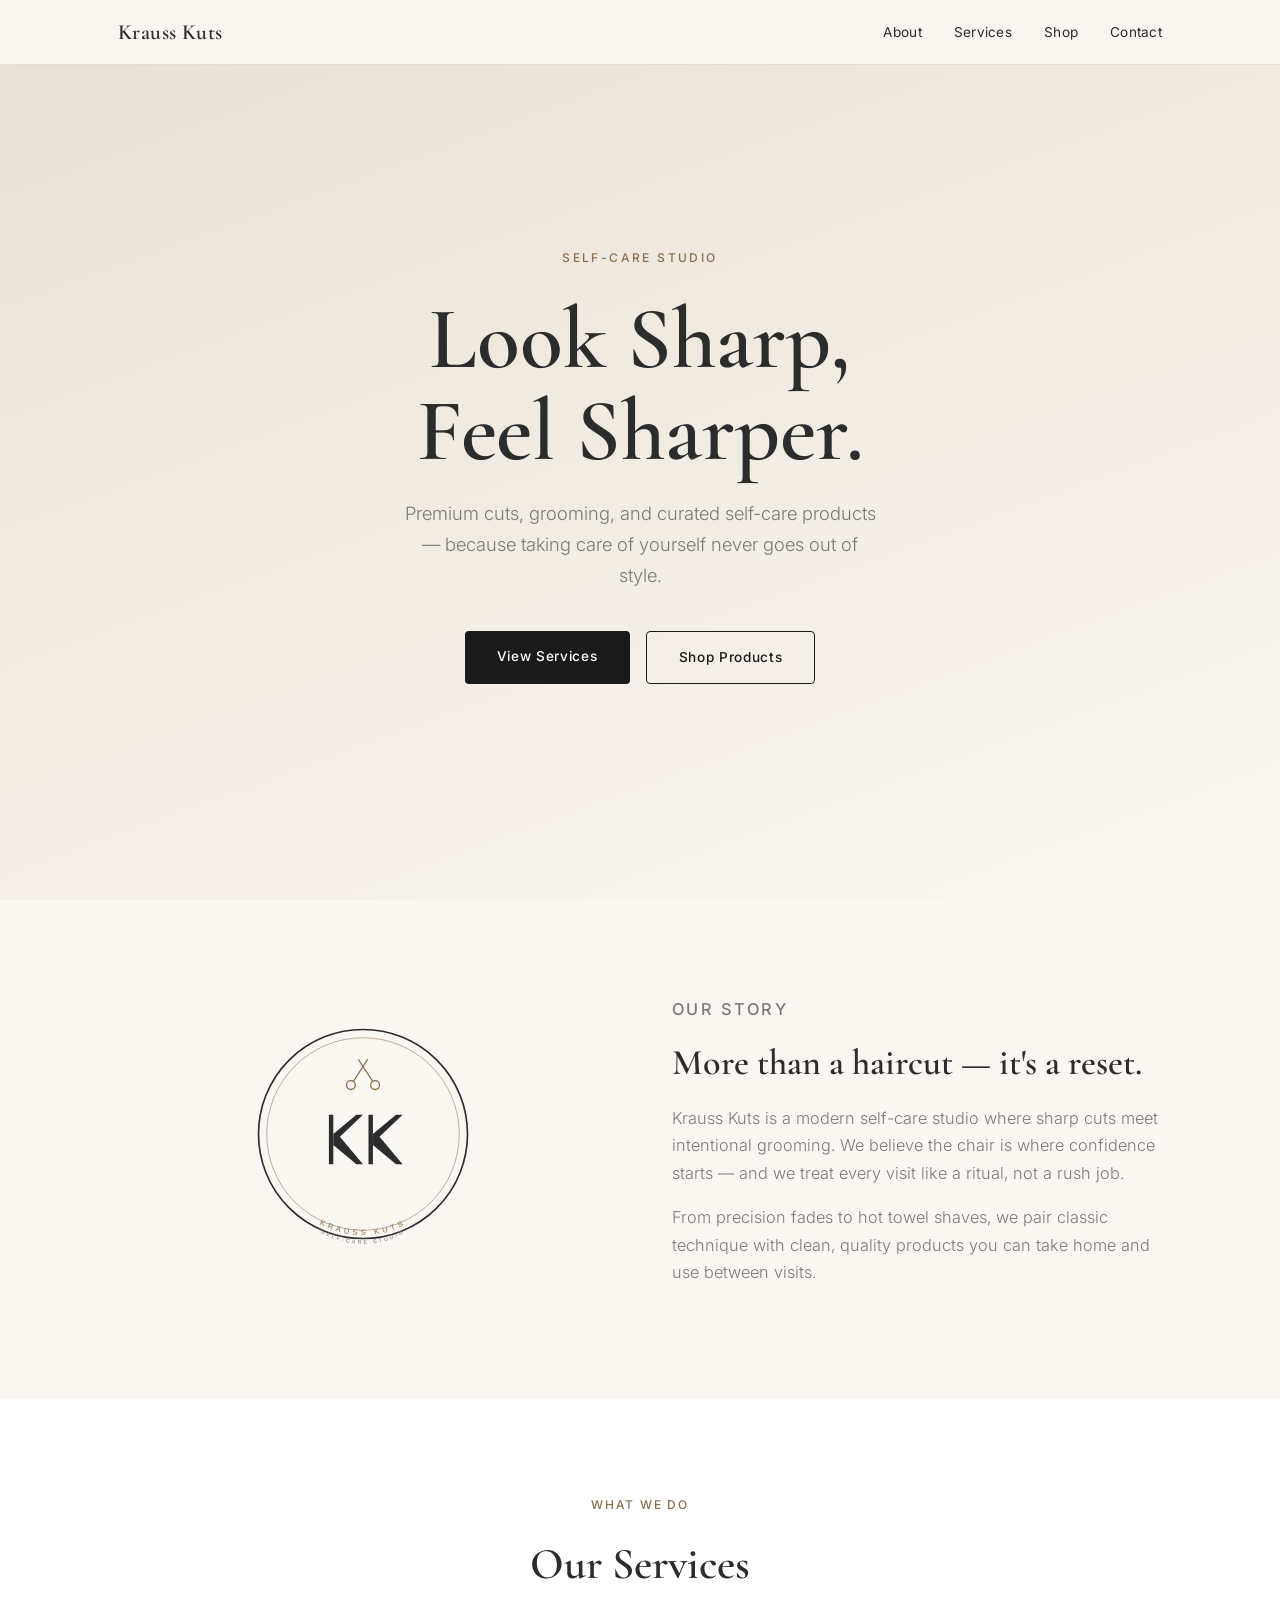
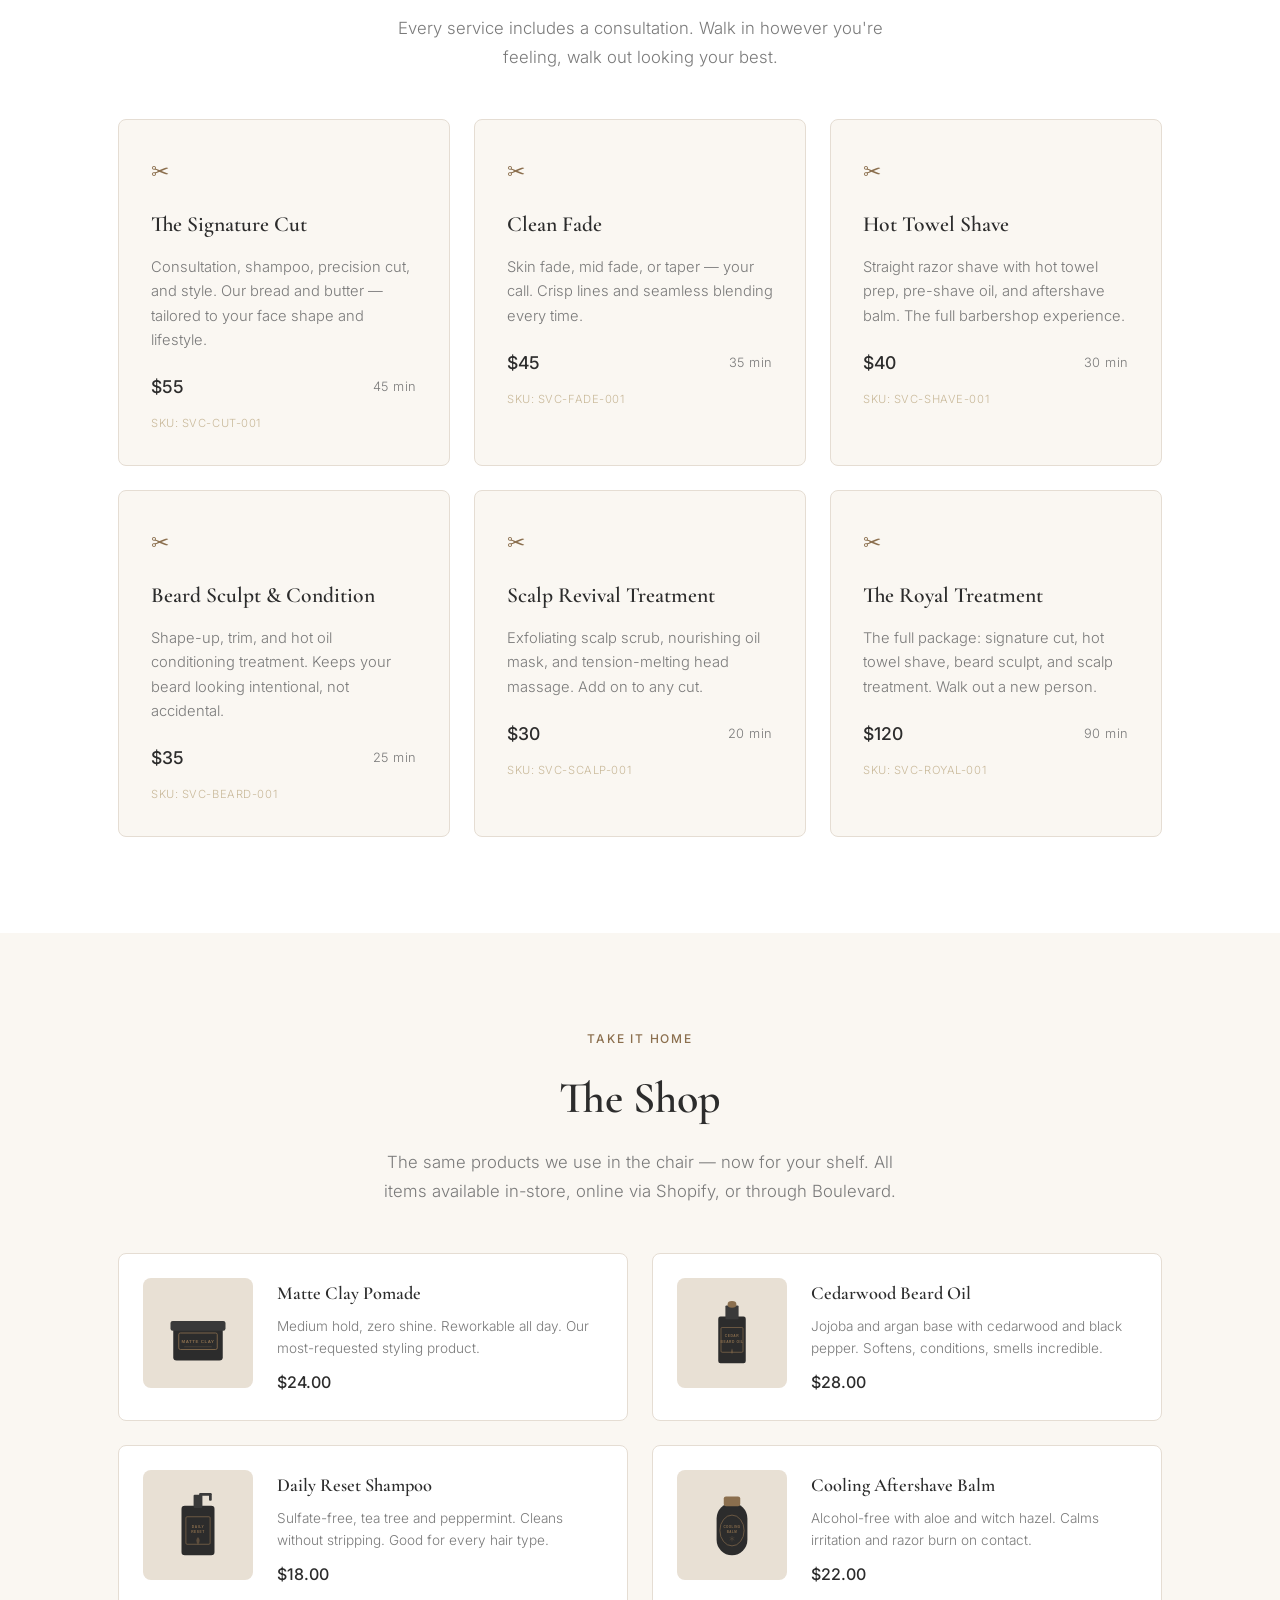
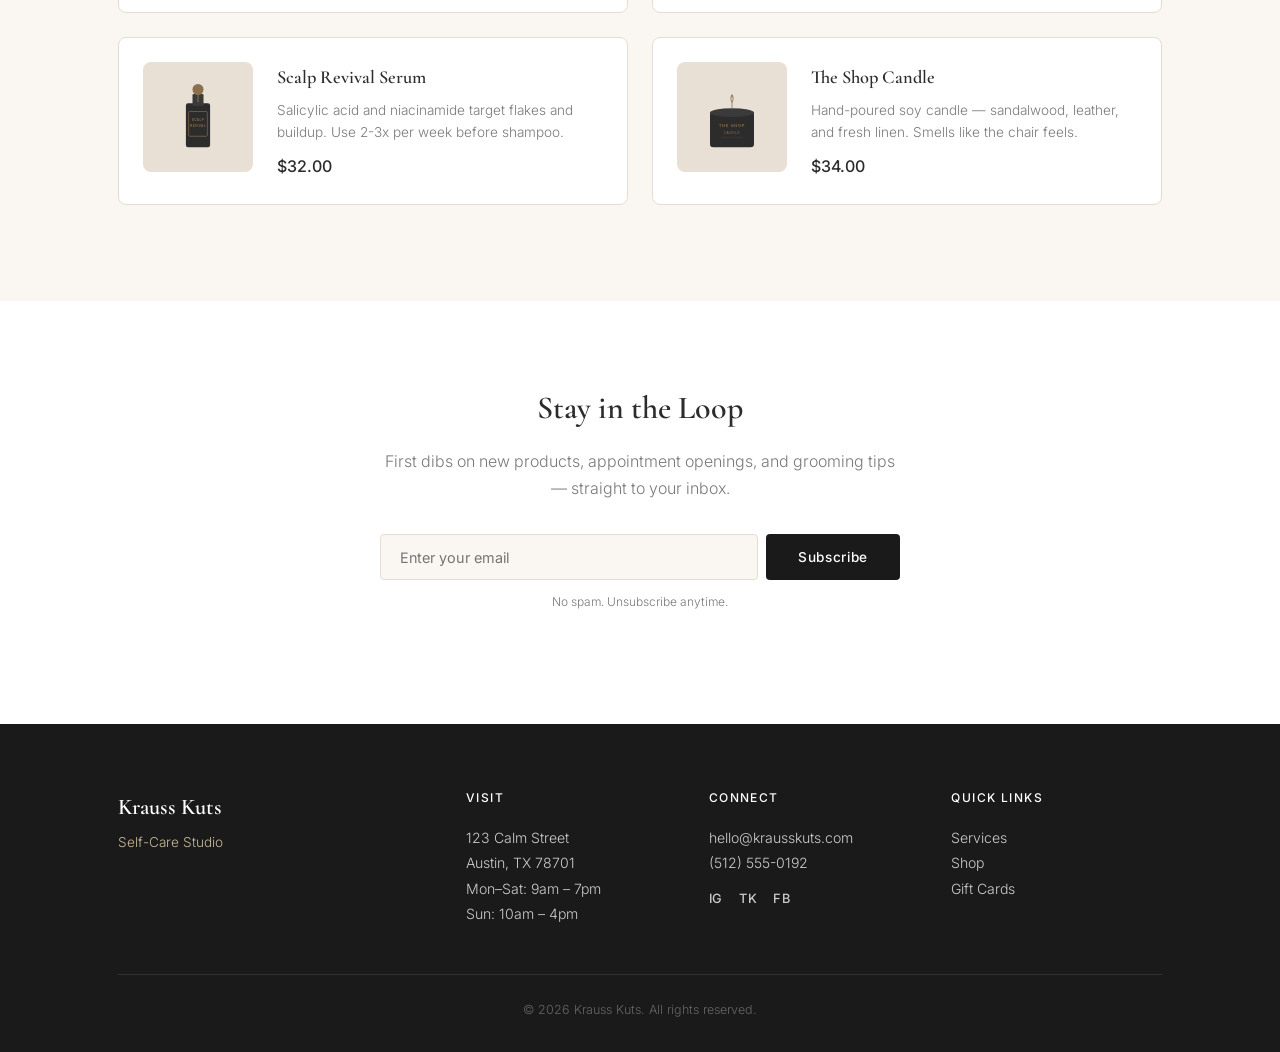
==== index.html @ 3c618a53 "Remove visible SKU labels from product cards SKUs are still preserved in data-sku attributes for Bou" ====
<!DOCTYPE html>
<html lang="en">
<head>
  <meta charset="UTF-8">
  <meta name="viewport" content="width=device-width, initial-scale=1.0">
  <title>Krauss Kuts | Self-Care Studio</title>
  <link rel="preconnect" href="https://fonts.googleapis.com">
  <link rel="preconnect" href="https://fonts.gstatic.com" crossorigin>
  <link href="https://fonts.googleapis.com/css2?family=Cormorant+Garamond:ital,wght@0,400;0,600;1,400&family=Inter:wght@300;400;500&display=swap" rel="stylesheet">
  <link rel="icon" href="images/logo-icon.svg" type="image/svg+xml">
  <link rel="stylesheet" href="css/style.css">

  <!-- ============================================================
       HEAD SNIPPETS
       Paste any <script> tags that need to load in <head> here.
       Examples: Klaviyo, Mailchimp, Google Analytics, Meta Pixel
       ============================================================ -->

</head>
<body>

  <!-- ========== NAV ========== -->
  <nav class="nav">
    <div class="nav__inner">
      <a href="#" class="nav__logo">Krauss Kuts</a>
      <button class="nav__toggle" aria-label="Menu">
        <span></span><span></span><span></span>
      </button>
      <ul class="nav__links">
        <li><a href="#about">About</a></li>
        <li><a href="#services">Services</a></li>
        <li><a href="#shop">Shop</a></li>
        <li><a href="#contact">Contact</a></li>
      </ul>
    </div>
  </nav>

  <!-- ========== HERO ========== -->
  <header class="hero" id="home">
    <div class="hero__content">
      <p class="hero__tag">Self-Care Studio</p>
      <h1 class="hero__title">Look Sharp,<br>Feel Sharper.</h1>
      <p class="hero__sub">Premium cuts, grooming, and curated self-care products — because taking care of yourself never goes out of style.</p>
      <div class="hero__actions">
        <a href="#services" class="btn btn--primary">View Services</a>
        <a href="#shop" class="btn btn--outline">Shop Products</a>
      </div>
    </div>
  </header>

  <!-- ========== ABOUT ========== -->
  <section class="about" id="about">
    <div class="container">
      <div class="about__grid">
        <div class="about__image">
          <img src="images/logo.svg" alt="Krauss Kuts logo" class="about__logo">
          <!-- Drop your own action photo here: replace the src below -->
          <!-- <img src="images/your-photo.jpg" alt="Krauss Kuts in action" class="about__action-img"> -->
        </div>
        <div class="about__text">
          <p class="section-tag">Our Story</p>
          <h2>More than a haircut — it's a reset.</h2>
          <p>Krauss Kuts is a modern self-care studio where sharp cuts meet intentional grooming. We believe the chair is where confidence starts — and we treat every visit like a ritual, not a rush job.</p>
          <p>From precision fades to hot towel shaves, we pair classic technique with clean, quality products you can take home and use between visits.</p>
        </div>
      </div>
    </div>
  </section>

  <!-- ========== SERVICES ========== -->
  <section class="services" id="services">
    <div class="container">
      <p class="section-tag center">What We Do</p>
      <h2 class="section-heading center">Our Services</h2>
      <p class="section-sub center">Every service includes a consultation. Walk in however you're feeling, walk out looking your best.</p>

      <div class="services__grid">

        <div class="card" data-sku="SVC-CUT-001">
          <div class="card__icon">&#9986;</div>
          <h3>The Signature Cut</h3>
          <p>Consultation, shampoo, precision cut, and style. Our bread and butter — tailored to your face shape and lifestyle.</p>
          <div class="card__meta">
            <span class="card__price">$55</span>
            <span class="card__duration">45 min</span>
          </div>
          <span class="card__sku">SKU: SVC-CUT-001</span>
        </div>

        <div class="card" data-sku="SVC-FADE-001">
          <div class="card__icon">&#9986;</div>
          <h3>Clean Fade</h3>
          <p>Skin fade, mid fade, or taper — your call. Crisp lines and seamless blending every time.</p>
          <div class="card__meta">
            <span class="card__price">$45</span>
            <span class="card__duration">35 min</span>
          </div>
          <span class="card__sku">SKU: SVC-FADE-001</span>
        </div>

        <div class="card" data-sku="SVC-SHAVE-001">
          <div class="card__icon">&#9986;</div>
          <h3>Hot Towel Shave</h3>
          <p>Straight razor shave with hot towel prep, pre-shave oil, and aftershave balm. The full barbershop experience.</p>
          <div class="card__meta">
            <span class="card__price">$40</span>
            <span class="card__duration">30 min</span>
          </div>
          <span class="card__sku">SKU: SVC-SHAVE-001</span>
        </div>

        <div class="card" data-sku="SVC-BEARD-001">
          <div class="card__icon">&#9986;</div>
          <h3>Beard Sculpt &amp; Condition</h3>
          <p>Shape-up, trim, and hot oil conditioning treatment. Keeps your beard looking intentional, not accidental.</p>
          <div class="card__meta">
            <span class="card__price">$35</span>
            <span class="card__duration">25 min</span>
          </div>
          <span class="card__sku">SKU: SVC-BEARD-001</span>
        </div>

        <div class="card" data-sku="SVC-SCALP-001">
          <div class="card__icon">&#9986;</div>
          <h3>Scalp Revival Treatment</h3>
          <p>Exfoliating scalp scrub, nourishing oil mask, and tension-melting head massage. Add on to any cut.</p>
          <div class="card__meta">
            <span class="card__price">$30</span>
            <span class="card__duration">20 min</span>
          </div>
          <span class="card__sku">SKU: SVC-SCALP-001</span>
        </div>

        <div class="card" data-sku="SVC-ROYAL-001">
          <div class="card__icon">&#9986;</div>
          <h3>The Royal Treatment</h3>
          <p>The full package: signature cut, hot towel shave, beard sculpt, and scalp treatment. Walk out a new person.</p>
          <div class="card__meta">
            <span class="card__price">$120</span>
            <span class="card__duration">90 min</span>
          </div>
          <span class="card__sku">SKU: SVC-ROYAL-001</span>
        </div>

      </div>
    </div>
  </section>

  <!-- ========== PRODUCTS / SHOP ========== -->
  <section class="shop" id="shop">
    <div class="container">
      <p class="section-tag center">Take It Home</p>
      <h2 class="section-heading center">The Shop</h2>
      <p class="section-sub center">The same products we use in the chair — now for your shelf. All items available in-store, online via Shopify, or through Boulevard.</p>

      <div class="products__grid">

        <div class="product" data-sku="PROD-POMADE-001" data-shopify-handle="matte-clay-pomade" data-blvd-product-id="pomade-001">
          <img src="images/product-pomade.svg" alt="Matte Clay Pomade" class="product__image">
          <div class="product__info">
            <h4>Matte Clay Pomade</h4>
            <p>Medium hold, zero shine. Reworkable all day. Our most-requested styling product.</p>
            <span class="product__price">$24.00</span>

          </div>
        </div>

        <div class="product" data-sku="PROD-BEARDOIL-001" data-shopify-handle="cedarwood-beard-oil" data-blvd-product-id="beardoil-001">
          <img src="images/product-beardoil.svg" alt="Cedarwood Beard Oil" class="product__image">
          <div class="product__info">
            <h4>Cedarwood Beard Oil</h4>
            <p>Jojoba and argan base with cedarwood and black pepper. Softens, conditions, smells incredible.</p>
            <span class="product__price">$28.00</span>

          </div>
        </div>

        <div class="product" data-sku="PROD-SHAMPOO-001" data-shopify-handle="daily-reset-shampoo" data-blvd-product-id="shampoo-001">
          <img src="images/product-shampoo.svg" alt="Daily Reset Shampoo" class="product__image">
          <div class="product__info">
            <h4>Daily Reset Shampoo</h4>
            <p>Sulfate-free, tea tree and peppermint. Cleans without stripping. Good for every hair type.</p>
            <span class="product__price">$18.00</span>

          </div>
        </div>

        <div class="product" data-sku="PROD-AFTERSHAVE-001" data-shopify-handle="cooling-aftershave-balm" data-blvd-product-id="aftershave-001">
          <img src="images/product-aftershave.svg" alt="Cooling Aftershave Balm" class="product__image">
          <div class="product__info">
            <h4>Cooling Aftershave Balm</h4>
            <p>Alcohol-free with aloe and witch hazel. Calms irritation and razor burn on contact.</p>
            <span class="product__price">$22.00</span>

          </div>
        </div>

        <div class="product" data-sku="PROD-SCALP-001" data-shopify-handle="scalp-revival-serum" data-blvd-product-id="scalp-001">
          <img src="images/product-scalp.svg" alt="Scalp Revival Serum" class="product__image">
          <div class="product__info">
            <h4>Scalp Revival Serum</h4>
            <p>Salicylic acid and niacinamide target flakes and buildup. Use 2-3x per week before shampoo.</p>
            <span class="product__price">$32.00</span>

          </div>
        </div>

        <div class="product" data-sku="PROD-CANDLE-001" data-shopify-handle="krauss-kuts-candle" data-blvd-product-id="candle-001">
          <img src="images/product-candle.svg" alt="The Shop Candle" class="product__image">
          <div class="product__info">
            <h4>The Shop Candle</h4>
            <p>Hand-poured soy candle — sandalwood, leather, and fresh linen. Smells like the chair feels.</p>
            <span class="product__price">$34.00</span>

          </div>
        </div>

      </div>
    </div>
  </section>

  <!-- ========== NEWSLETTER SIGNUP ========== -->
  <section class="newsletter" id="newsletter">
    <div class="container">
      <div class="newsletter__inner">
        <h2>Stay in the Loop</h2>
        <p>First dibs on new products, appointment openings, and grooming tips — straight to your inbox.</p>

        <!-- ============================================================
             KLAVIYO / MAILCHIMP EMBEDDED FORM
             Replace the form below with your Klaviyo or Mailchimp
             embedded form snippet. The fallback form is for display only.
             ============================================================ -->
        <div class="klaviyo-form-PLACEHOLDER"></div>

        <form class="newsletter__form" id="signup-form" action="#" method="post">
          <input type="email" name="email" placeholder="Enter your email" required>
          <button type="submit" class="btn btn--primary">Subscribe</button>
        </form>
        <p class="newsletter__note">No spam. Unsubscribe anytime.</p>
      </div>
    </div>
  </section>

  <!-- ========== FOOTER ========== -->
  <footer class="footer" id="contact">
    <div class="container">
      <div class="footer__grid">
        <div class="footer__brand">
          <h3>Krauss Kuts</h3>
          <p>Self-Care Studio</p>
        </div>
        <div class="footer__col">
          <h4>Visit</h4>
          <p>123 Calm Street<br>Austin, TX 78701</p>
          <p>Mon–Sat: 9am – 7pm<br>Sun: 10am – 4pm</p>
        </div>
        <div class="footer__col">
          <h4>Connect</h4>
          <p>hello@krausskuts.com</p>
          <p>(512) 555-0192</p>
          <div class="footer__social">
            <a href="#" aria-label="Instagram">IG</a>
            <a href="#" aria-label="TikTok">TK</a>
            <a href="#" aria-label="Facebook">FB</a>
          </div>
        </div>
        <div class="footer__col">
          <h4>Quick Links</h4>
          <ul>
            <li><a href="#services">Services</a></li>
            <li><a href="#shop">Shop</a></li>
            <li><a href="#">Gift Cards</a></li>
          </ul>
        </div>
      </div>
      <div class="footer__bottom">
        <p>&copy; 2026 Krauss Kuts. All rights reserved.</p>
      </div>
    </div>
  </footer>

  <!-- ========== SCRIPTS ========== -->
  <script src="js/main.js"></script>

  <!-- ============================================================
       BODY SNIPPETS
       Paste any third-party scripts that load before </body> here.
       Examples: Boulevard SBO widget, Klaviyo popup, chat widgets
       ============================================================ -->

</body>
</html>
---- css/style.css ----
/* ===== RESET & BASE ===== */
*, *::before, *::after { margin: 0; padding: 0; box-sizing: border-box; }

:root {
  --clr-bg:       #FAF7F2;
  --clr-surface:  #FFFFFF;
  --clr-text:     #2C2C2C;
  --clr-muted:    #7A7A7A;
  --clr-accent:   #8B6F4E;
  --clr-accent-light: #C9B99A;
  --clr-dark:     #1A1A1A;
  --clr-hero-bg:  #E8E0D4;
  --clr-border:   #E5DDD3;
  --font-display: 'Cormorant Garamond', Georgia, serif;
  --font-body:    'Inter', -apple-system, sans-serif;
  --max-w:        1140px;
  --space:        clamp(1.5rem, 4vw, 3rem);
}

html { scroll-behavior: smooth; }

body {
  font-family: var(--font-body);
  font-weight: 300;
  color: var(--clr-text);
  background: var(--clr-bg);
  line-height: 1.7;
  -webkit-font-smoothing: antialiased;
}

img { max-width: 100%; display: block; }
a { color: inherit; text-decoration: none; }
ul { list-style: none; }

.container { max-width: var(--max-w); margin: 0 auto; padding: 0 var(--space); }
.center { text-align: center; }

.section-tag {
  font-family: var(--font-body);
  font-weight: 500;
  font-size: 0.75rem;
  letter-spacing: 0.15em;
  text-transform: uppercase;
  color: var(--clr-accent);
  margin-bottom: 0.75rem;
}

.section-heading {
  font-family: var(--font-display);
  font-weight: 600;
  font-size: clamp(2rem, 4vw, 2.75rem);
  margin-bottom: 0.75rem;
}

.section-sub {
  color: var(--clr-muted);
  max-width: 540px;
  margin: 0 auto 3rem;
  font-size: 1.05rem;
}

/* ===== BUTTONS ===== */
.btn {
  display: inline-block;
  font-family: var(--font-body);
  font-weight: 500;
  font-size: 0.85rem;
  letter-spacing: 0.05em;
  padding: 0.85rem 2rem;
  border-radius: 4px;
  transition: all 0.25s ease;
  cursor: pointer;
  border: none;
}

.btn--primary {
  background: var(--clr-dark);
  color: #fff;
}
.btn--primary:hover { background: var(--clr-accent); }

.btn--outline {
  border: 1.5px solid var(--clr-dark);
  background: transparent;
  color: var(--clr-dark);
}
.btn--outline:hover {
  background: var(--clr-dark);
  color: #fff;
}

.btn--nav {
  padding: 0.55rem 1.4rem;
  background: var(--clr-dark);
  color: #fff;
  border-radius: 4px;
}
.btn--nav:hover { background: var(--clr-accent); }

/* ===== NAV ===== */
.nav {
  position: fixed;
  top: 0; left: 0; right: 0;
  z-index: 100;
  background: rgba(250, 247, 242, 0.92);
  backdrop-filter: blur(12px);
  border-bottom: 1px solid var(--clr-border);
}

.nav__inner {
  max-width: var(--max-w);
  margin: 0 auto;
  padding: 0 var(--space);
  display: flex;
  align-items: center;
  justify-content: space-between;
  height: 64px;
}

.nav__logo {
  font-family: var(--font-display);
  font-weight: 600;
  font-size: 1.35rem;
  letter-spacing: 0.02em;
}

.nav__links {
  display: flex;
  align-items: center;
  gap: 2rem;
}

.nav__links a {
  font-size: 0.85rem;
  font-weight: 400;
  letter-spacing: 0.02em;
  transition: color 0.2s;
}
.nav__links a:hover { color: var(--clr-accent); }

.nav__toggle {
  display: none;
  flex-direction: column;
  gap: 5px;
  background: none;
  border: none;
  cursor: pointer;
  padding: 4px;
}
.nav__toggle span {
  display: block;
  width: 22px;
  height: 2px;
  background: var(--clr-dark);
  transition: 0.2s;
}

/* ===== HERO ===== */
.hero {
  min-height: 100vh;
  display: flex;
  align-items: center;
  justify-content: center;
  text-align: center;
  background: linear-gradient(160deg, var(--clr-hero-bg) 0%, var(--clr-bg) 100%);
  padding: 6rem var(--space) 4rem;
}

.hero__tag {
  font-weight: 500;
  font-size: 0.75rem;
  letter-spacing: 0.2em;
  text-transform: uppercase;
  color: var(--clr-accent);
  margin-bottom: 1.5rem;
}

.hero__title {
  font-family: var(--font-display);
  font-weight: 600;
  font-size: clamp(3rem, 8vw, 5.5rem);
  line-height: 1.05;
  margin-bottom: 1.25rem;
}

.hero__sub {
  font-size: 1.15rem;
  color: var(--clr-muted);
  max-width: 480px;
  margin: 0 auto 2.5rem;
  line-height: 1.7;
}

.hero__actions { display: flex; gap: 1rem; justify-content: center; flex-wrap: wrap; }

/* ===== ABOUT ===== */
.about {
  padding: 6rem 0;
}

.about__grid {
  display: grid;
  grid-template-columns: 1fr 1fr;
  gap: 4rem;
  align-items: center;
}

.about__logo {
  width: 220px;
  margin: 0 auto 2rem;
  display: block;
}

.about__action-img {
  width: 100%;
  border-radius: 8px;
}

.about__text h2 {
  font-family: var(--font-display);
  font-weight: 600;
  font-size: clamp(1.6rem, 3vw, 2.25rem);
  margin-bottom: 1.25rem;
  line-height: 1.25;
}

.about__text p {
  color: var(--clr-muted);
  margin-bottom: 1rem;
  font-size: 1.02rem;
}

/* ===== SERVICES ===== */
.services {
  padding: 6rem 0;
  background: var(--clr-surface);
}

.services__grid {
  display: grid;
  grid-template-columns: repeat(auto-fill, minmax(320px, 1fr));
  gap: 1.5rem;
}

.card {
  border: 1px solid var(--clr-border);
  border-radius: 8px;
  padding: 2rem;
  transition: box-shadow 0.25s, transform 0.25s;
  background: var(--clr-bg);
  position: relative;
}
.card:hover {
  box-shadow: 0 8px 30px rgba(0,0,0,0.06);
  transform: translateY(-3px);
}

.card__icon {
  font-size: 1.4rem;
  color: var(--clr-accent);
  margin-bottom: 1rem;
}

.card h3 {
  font-family: var(--font-display);
  font-weight: 600;
  font-size: 1.35rem;
  margin-bottom: 0.75rem;
}

.card p {
  color: var(--clr-muted);
  font-size: 0.92rem;
  margin-bottom: 1.25rem;
  line-height: 1.65;
}

.card__meta {
  display: flex;
  justify-content: space-between;
  align-items: center;
}

.card__price {
  font-weight: 500;
  font-size: 1.1rem;
}

.card__duration {
  font-size: 0.8rem;
  color: var(--clr-muted);
  letter-spacing: 0.04em;
}

.card__sku {
  display: block;
  margin-top: 0.75rem;
  font-size: 0.7rem;
  color: var(--clr-accent-light);
  letter-spacing: 0.05em;
}

/* ===== SHOP / PRODUCTS ===== */
.shop {
  padding: 6rem 0;
}

.products__grid {
  display: grid;
  grid-template-columns: repeat(auto-fill, minmax(340px, 1fr));
  gap: 1.5rem;
}

.product {
  display: flex;
  gap: 1.5rem;
  border: 1px solid var(--clr-border);
  border-radius: 8px;
  padding: 1.5rem;
  background: var(--clr-surface);
  transition: box-shadow 0.25s, transform 0.25s;
}
.product:hover {
  box-shadow: 0 8px 30px rgba(0,0,0,0.06);
  transform: translateY(-3px);
}

.product__image {
  flex-shrink: 0;
  width: 110px;
  height: 110px;
  border-radius: 8px;
  object-fit: cover;
}

.product__info h4 {
  font-family: var(--font-display);
  font-weight: 600;
  font-size: 1.15rem;
  margin-bottom: 0.4rem;
}

.product__info p {
  font-size: 0.85rem;
  color: var(--clr-muted);
  line-height: 1.6;
  margin-bottom: 0.6rem;
}

.product__price {
  font-weight: 500;
  font-size: 1rem;
  display: block;
}

.product__sku {
  font-size: 0.7rem;
  color: var(--clr-accent-light);
  letter-spacing: 0.05em;
}

/* ===== NEWSLETTER ===== */
.newsletter {
  padding: 5rem 0;
  background: var(--clr-surface);
}

.newsletter__inner {
  text-align: center;
  max-width: 520px;
  margin: 0 auto;
}

.newsletter__inner h2 {
  font-family: var(--font-display);
  font-weight: 600;
  font-size: 2rem;
  margin-bottom: 0.75rem;
}

.newsletter__inner > p {
  color: var(--clr-muted);
  margin-bottom: 2rem;
}

.newsletter__form {
  display: flex;
  gap: 0.5rem;
}

.newsletter__form input {
  flex: 1;
  padding: 0.85rem 1.2rem;
  border: 1.5px solid var(--clr-border);
  border-radius: 4px;
  font-family: var(--font-body);
  font-size: 0.9rem;
  background: var(--clr-bg);
  outline: none;
  transition: border-color 0.2s;
}
.newsletter__form input:focus { border-color: var(--clr-accent); }

.newsletter__note {
  font-size: 0.75rem;
  color: var(--clr-accent-light);
  margin-top: 0.75rem;
}

/* ===== BOOKING ===== */
.booking {
  padding: 6rem 0;
}

.booking__widget {
  max-width: 700px;
  margin: 0 auto;
}

.booking__placeholder {
  text-align: center;
  border: 2px dashed var(--clr-border);
  border-radius: 8px;
  padding: 3rem 2rem;
  color: var(--clr-muted);
}

.booking__placeholder strong {
  color: var(--clr-text);
}

.booking__placeholder code {
  font-size: 0.85em;
  background: var(--clr-hero-bg);
  padding: 0.15em 0.4em;
  border-radius: 3px;
}

.booking__placeholder .btn { margin-top: 1rem; }

/* ===== FOOTER ===== */
.footer {
  background: var(--clr-dark);
  color: #ccc;
  padding: 4rem 0 2rem;
}

.footer__grid {
  display: grid;
  grid-template-columns: 1.5fr 1fr 1fr 1fr;
  gap: 2rem;
  margin-bottom: 3rem;
}

.footer__brand h3 {
  font-family: var(--font-display);
  font-weight: 600;
  font-size: 1.4rem;
  color: #fff;
  margin-bottom: 0.25rem;
}

.footer__brand p {
  font-size: 0.85rem;
  color: var(--clr-accent-light);
}

.footer__col h4 {
  font-size: 0.75rem;
  font-weight: 500;
  letter-spacing: 0.12em;
  text-transform: uppercase;
  color: #fff;
  margin-bottom: 1rem;
}

.footer__col p,
.footer__col li {
  font-size: 0.88rem;
  line-height: 1.8;
}

.footer__col a:hover { color: var(--clr-accent-light); }

.footer__social {
  display: flex;
  gap: 1rem;
  margin-top: 0.75rem;
}
.footer__social a {
  font-weight: 500;
  font-size: 0.8rem;
  letter-spacing: 0.05em;
}

.footer__bottom {
  border-top: 1px solid rgba(255,255,255,0.1);
  padding-top: 1.5rem;
  text-align: center;
  font-size: 0.78rem;
  color: #666;
}

/* ===== MOBILE ===== */
@media (max-width: 768px) {
  .nav__links {
    display: none;
    position: absolute;
    top: 64px; left: 0; right: 0;
    background: var(--clr-bg);
    flex-direction: column;
    padding: 1.5rem var(--space);
    gap: 1.25rem;
    border-bottom: 1px solid var(--clr-border);
  }
  .nav__links.active { display: flex; }
  .nav__toggle { display: flex; }

  .about__grid { grid-template-columns: 1fr; gap: 2rem; }
  .about__image-placeholder { max-height: 300px; aspect-ratio: 16/9; }

  .services__grid { grid-template-columns: 1fr; }
  .products__grid { grid-template-columns: 1fr; }

  .product { flex-direction: column; align-items: flex-start; }
  .product__image { width: 100%; height: 160px; }

  .newsletter__form { flex-direction: column; }

  .footer__grid { grid-template-columns: 1fr 1fr; gap: 2rem; }

  .hero__title { font-size: clamp(2.5rem, 10vw, 3.5rem); }
}

@media (max-width: 480px) {
  .footer__grid { grid-template-columns: 1fr; }
}

/* ===== FADE-IN ANIMATION ===== */
.fade-in {
  opacity: 0;
  transform: translateY(20px);
  transition: opacity 0.6s ease, transform 0.6s ease;
}
.fade-in.visible {
  opacity: 1;
  transform: translateY(0);
}
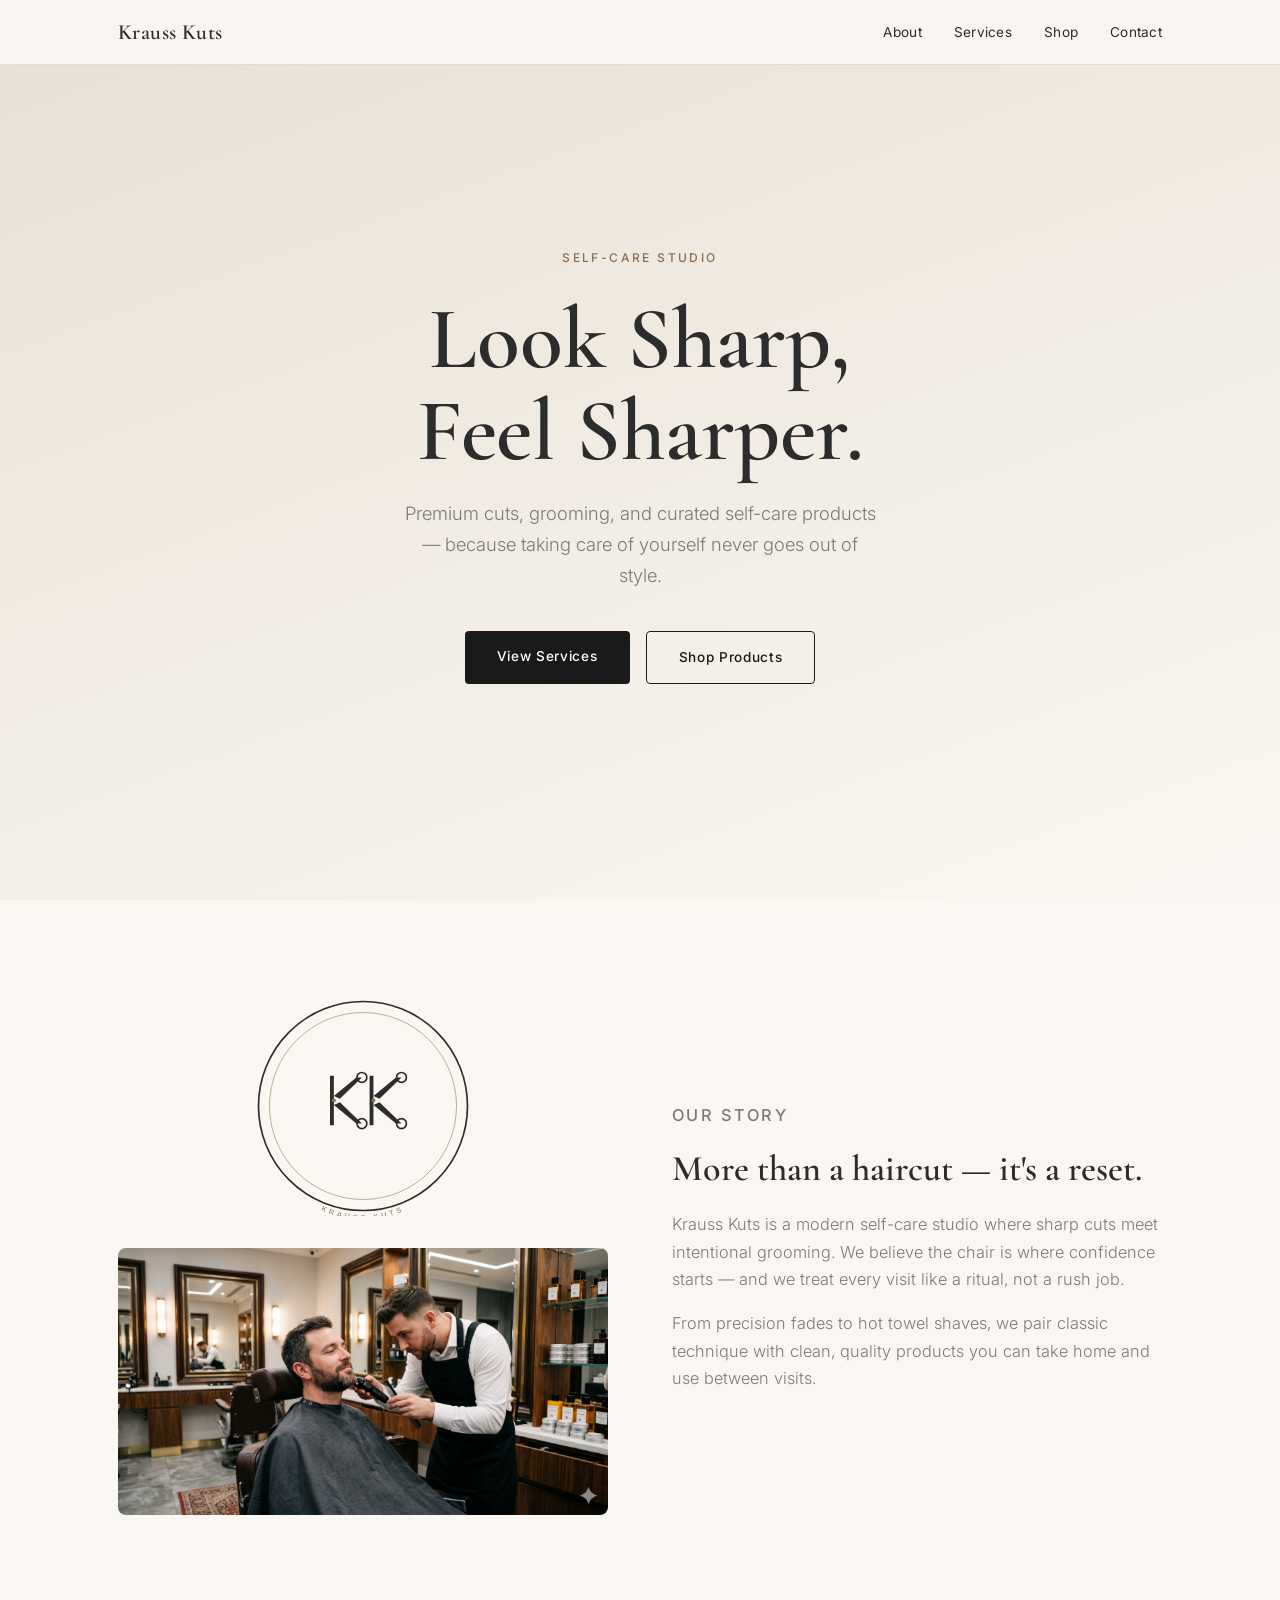
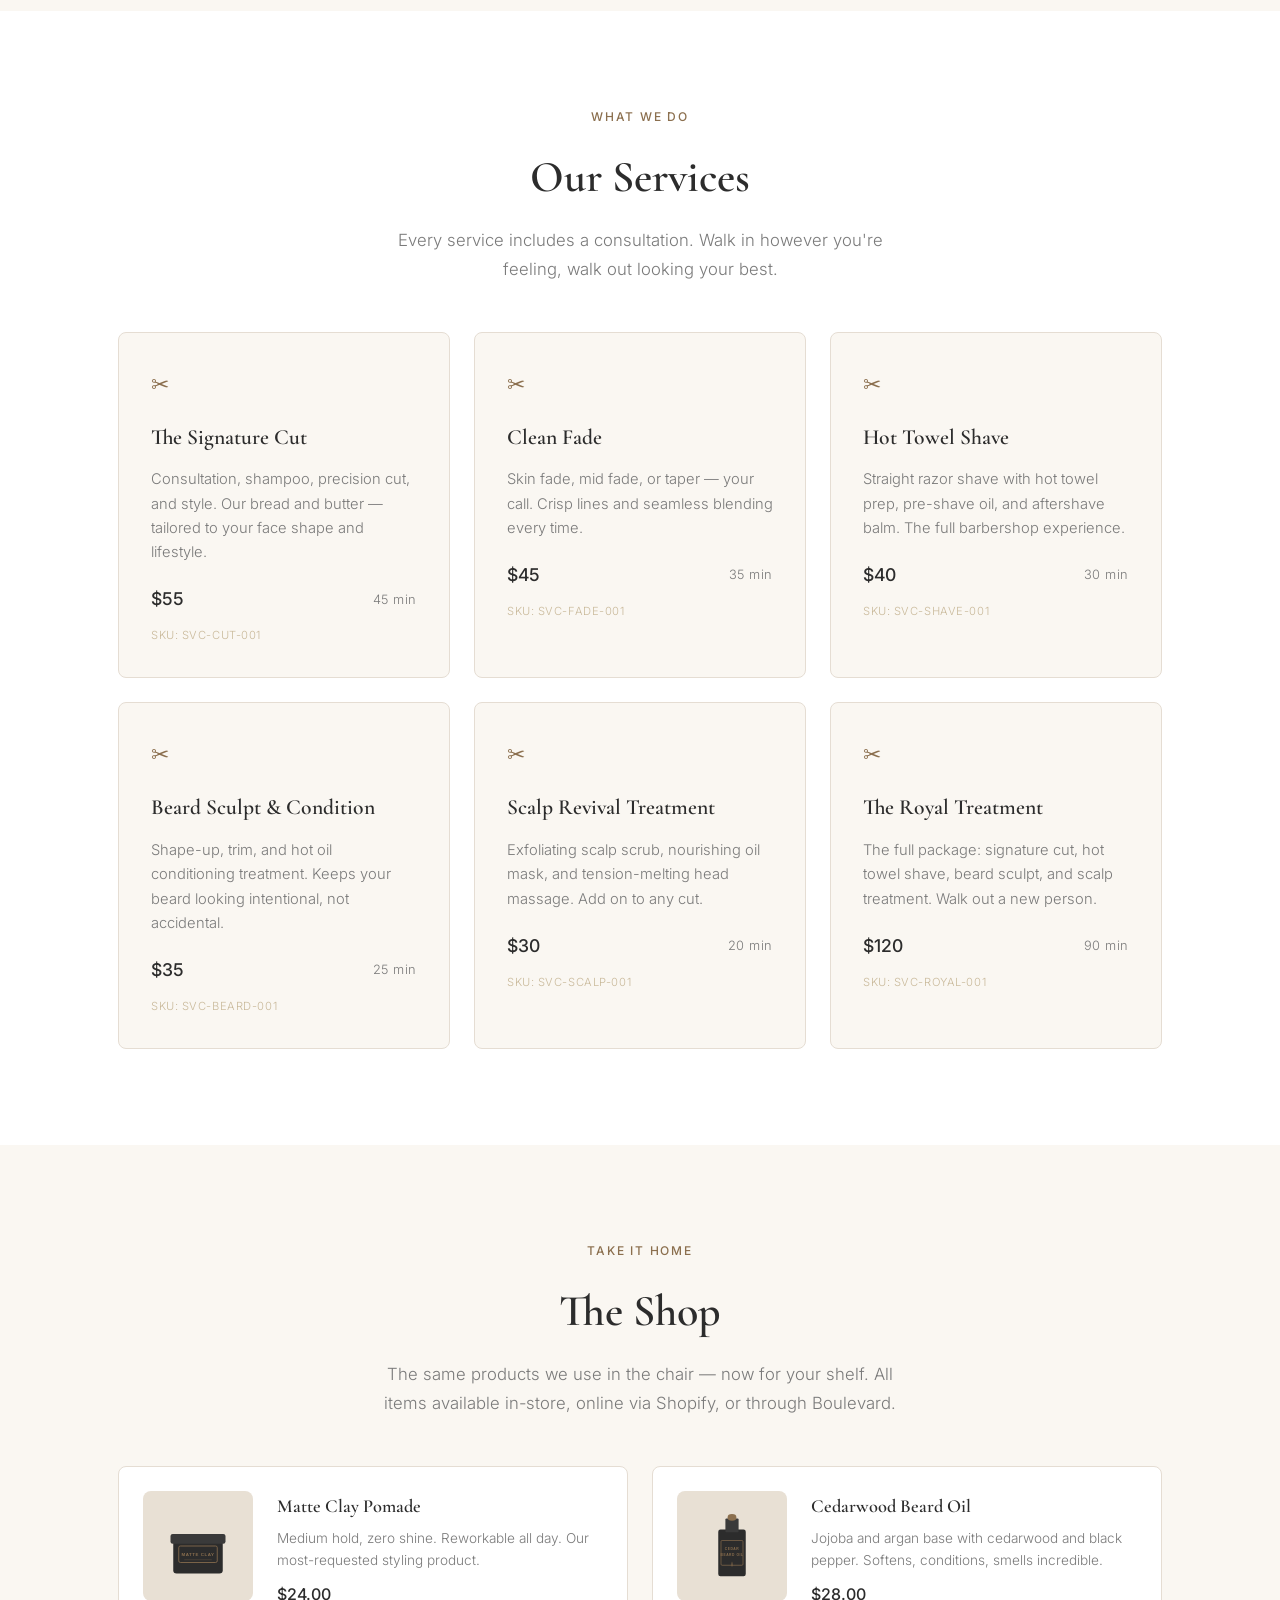
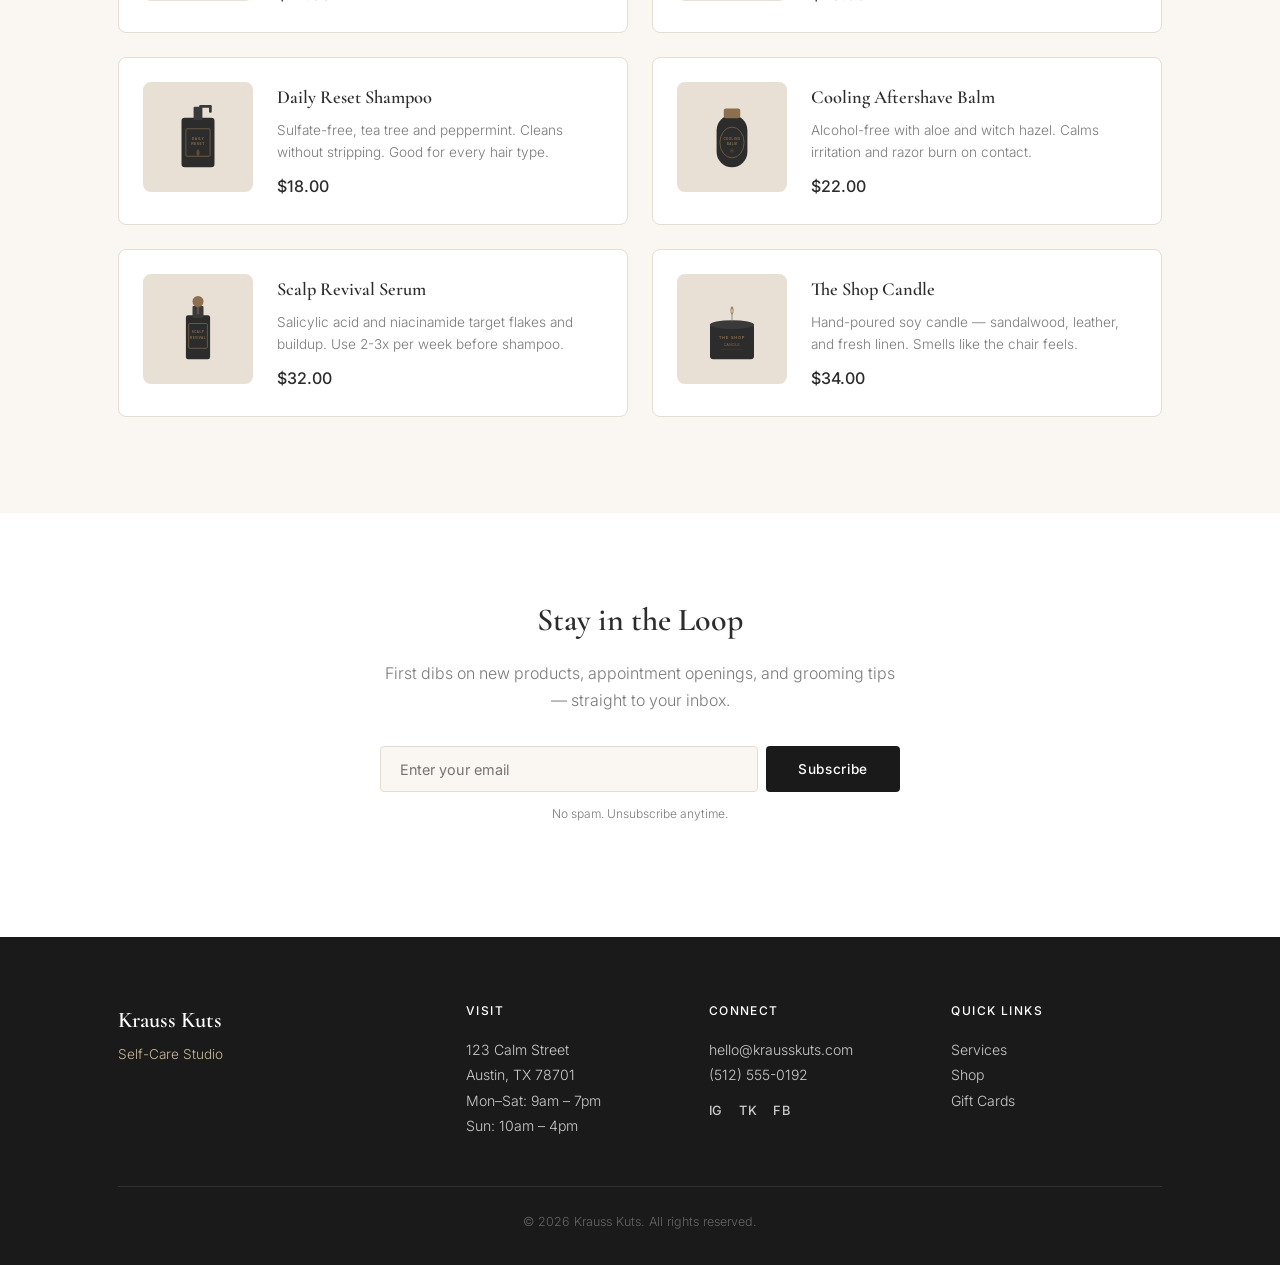
==== commit 3bb01818: "Add barbershop grooming photo to About section Co-Authored-By: Claude Opus 4.6 <noreply@anthropic.co" ====
--- a/index.html
+++ b/index.html
@@ -54,8 +54,7 @@
       <div class="about__grid">
         <div class="about__image">
           <img src="images/logo.svg" alt="Krauss Kuts logo" class="about__logo">
-          <!-- Drop your own action photo here: replace the src below -->
-          <!-- <img src="images/your-photo.jpg" alt="Krauss Kuts in action" class="about__action-img"> -->
+          <img src="images/barbershop-action.jpg" alt="Beard grooming at Krauss Kuts" class="about__action-img">
         </div>
         <div class="about__text">
           <p class="section-tag">Our Story</p>
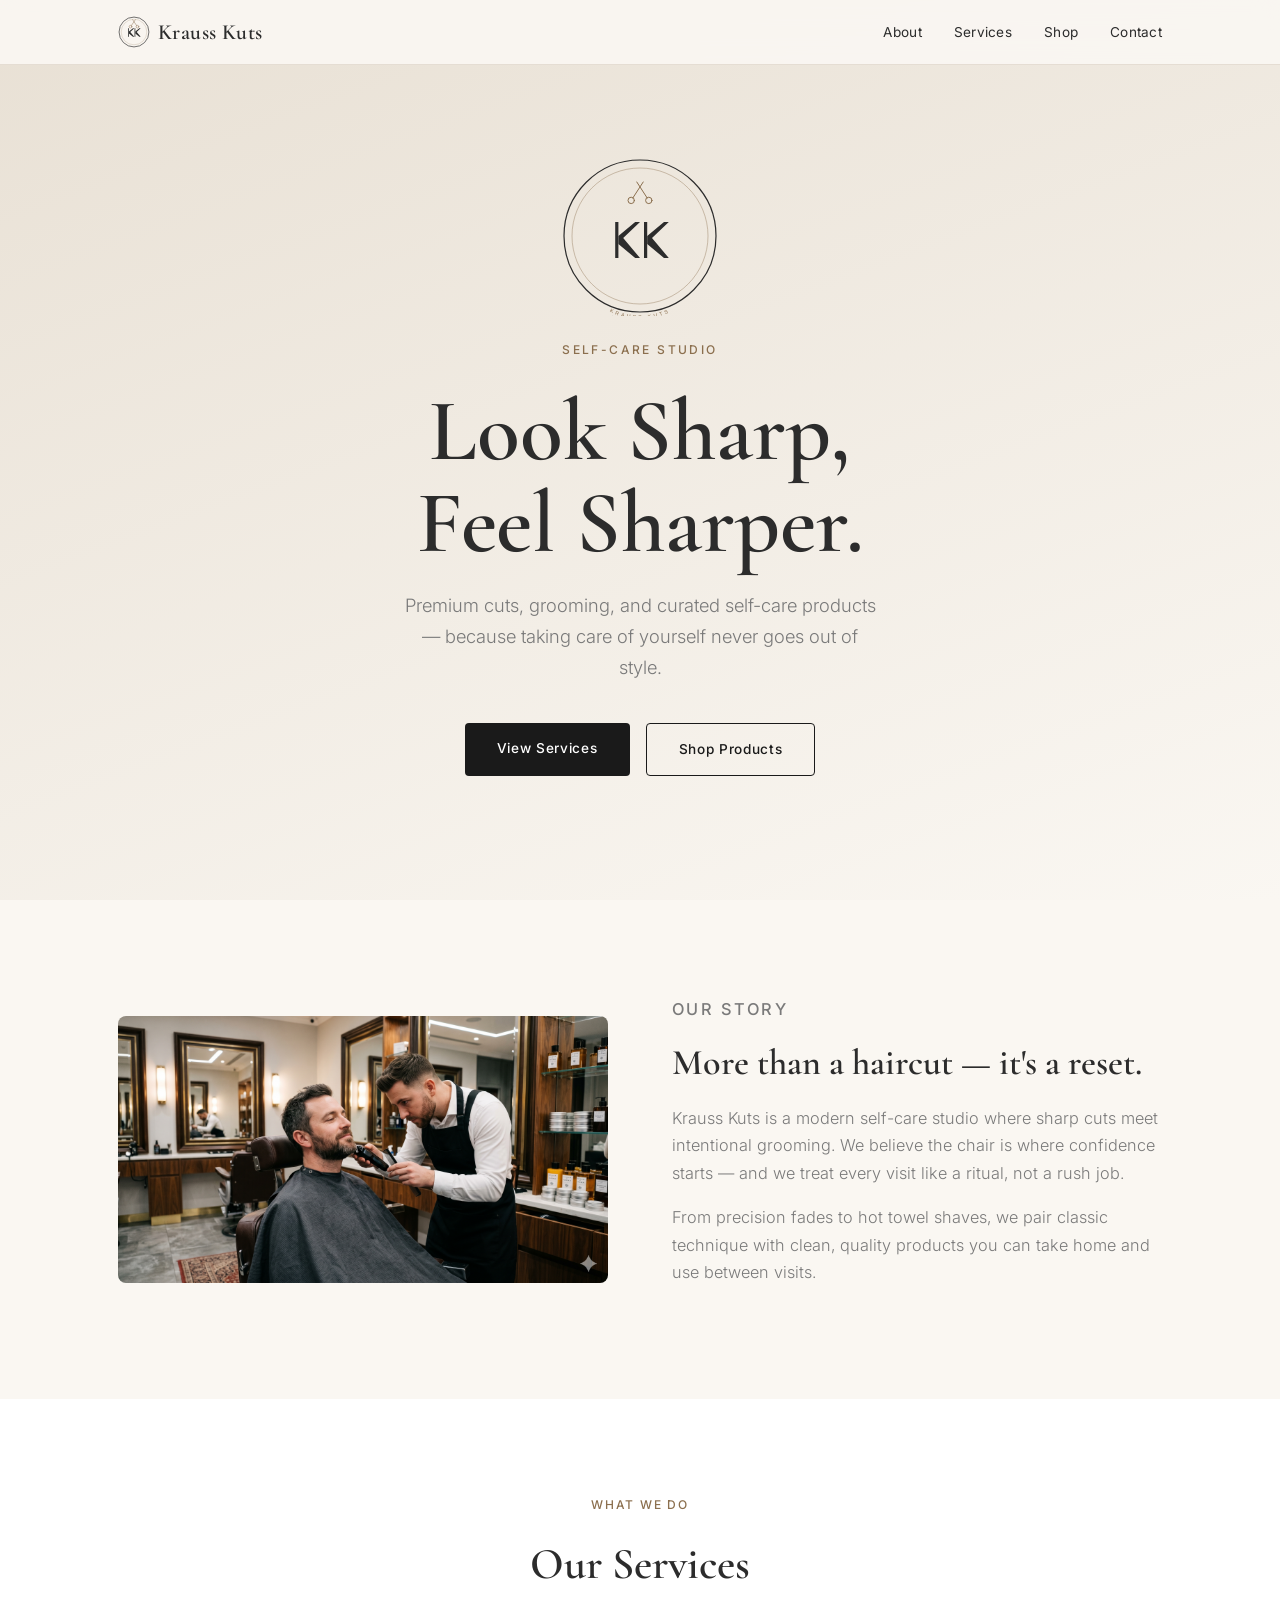
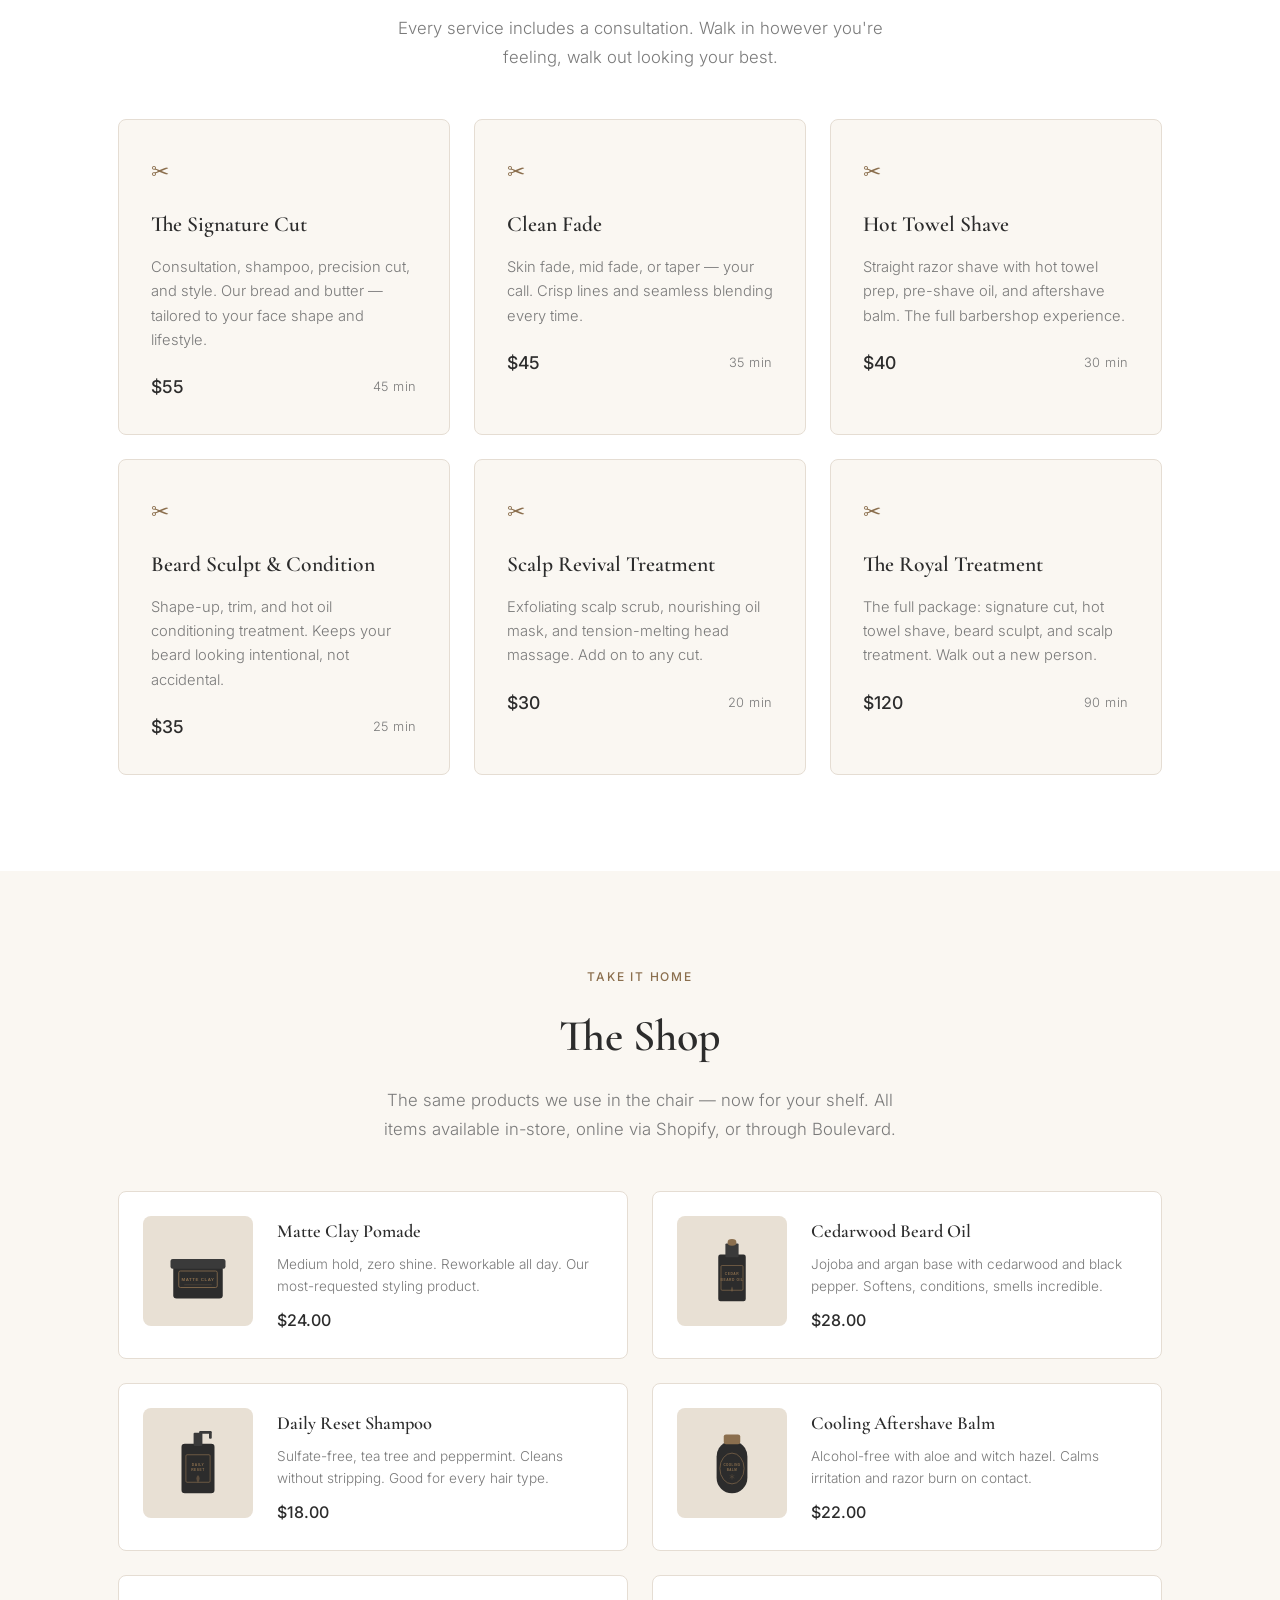
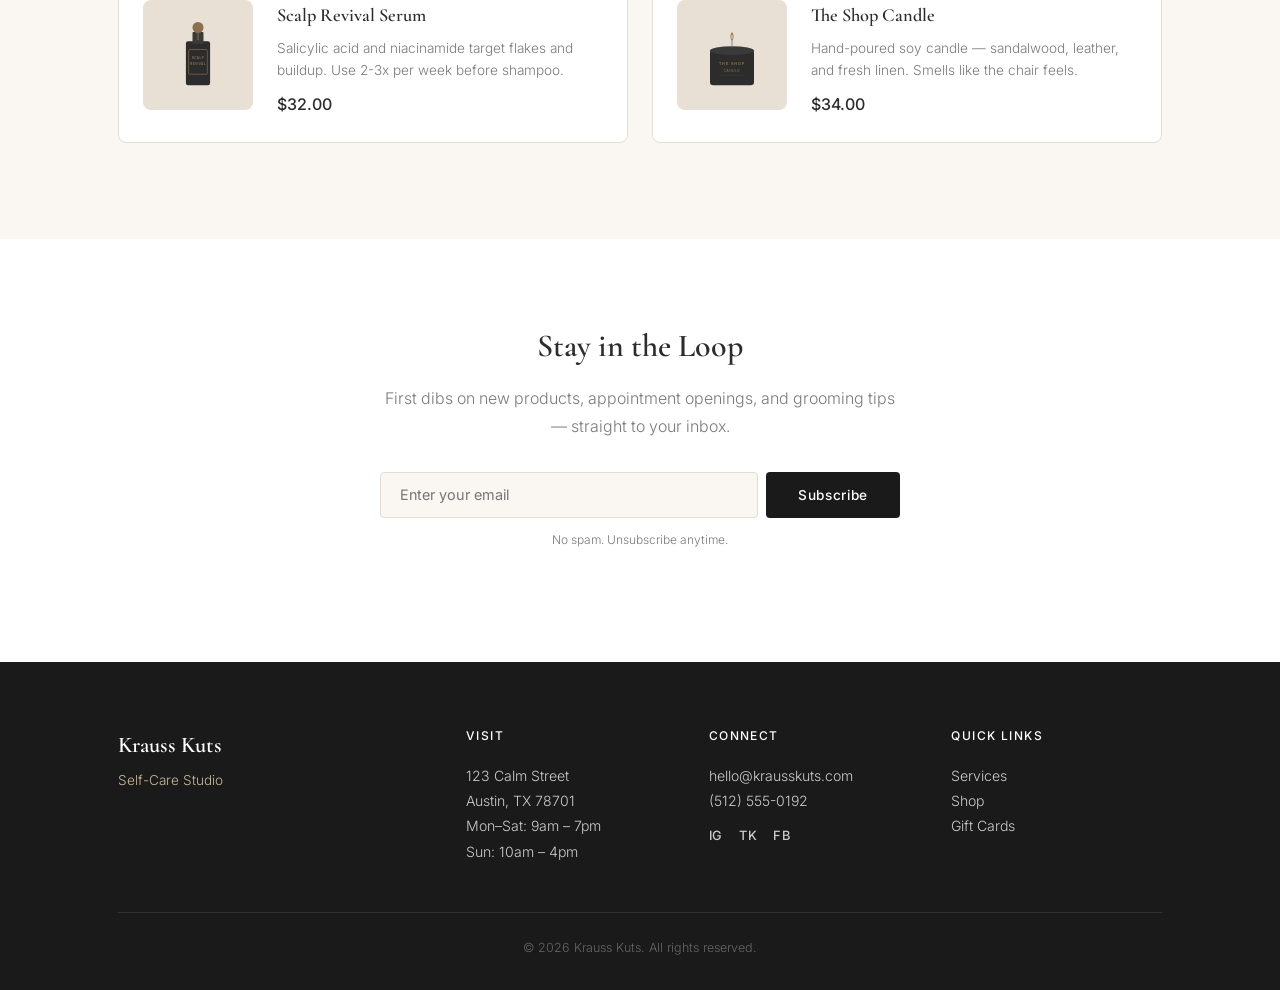
==== commit a1baaa4b: "Revert logo, move to hero + nav; remove service SKUs; add hover tooltips - Reverted logo to original" ====
--- a/index.html
+++ b/index.html
@@ -22,7 +22,7 @@
   <!-- ========== NAV ========== -->
   <nav class="nav">
     <div class="nav__inner">
-      <a href="#" class="nav__logo">Krauss Kuts</a>
+      <a href="#" class="nav__logo"><img src="images/logo-icon.svg" alt="KK" class="nav__logo-icon">Krauss Kuts</a>
       <button class="nav__toggle" aria-label="Menu">
         <span></span><span></span><span></span>
       </button>
@@ -38,6 +38,7 @@
   <!-- ========== HERO ========== -->
   <header class="hero" id="home">
     <div class="hero__content">
+      <img src="images/logo.svg" alt="Krauss Kuts logo" class="hero__logo">
       <p class="hero__tag">Self-Care Studio</p>
       <h1 class="hero__title">Look Sharp,<br>Feel Sharper.</h1>
       <p class="hero__sub">Premium cuts, grooming, and curated self-care products — because taking care of yourself never goes out of style.</p>
@@ -53,7 +54,6 @@
     <div class="container">
       <div class="about__grid">
         <div class="about__image">
-          <img src="images/logo.svg" alt="Krauss Kuts logo" class="about__logo">
           <img src="images/barbershop-action.jpg" alt="Beard grooming at Krauss Kuts" class="about__action-img">
         </div>
         <div class="about__text">
@@ -83,7 +83,10 @@
             <span class="card__price">$55</span>
             <span class="card__duration">45 min</span>
           </div>
-          <span class="card__sku">SKU: SVC-CUT-001</span>
+          <div class="card__tooltip">
+            <p>Includes a one-on-one consultation to understand your hair type, growth patterns, and style goals. We shampoo and condition, then cut with precision shears and clippers. Finished with a style and product recommendation for home care.</p>
+            <span class="card__tooltip-cta">Book Now at the top of the page once booking is live.</span>
+          </div>
         </div>
 
         <div class="card" data-sku="SVC-FADE-001">
@@ -94,7 +97,10 @@
             <span class="card__price">$45</span>
             <span class="card__duration">35 min</span>
           </div>
-          <span class="card__sku">SKU: SVC-FADE-001</span>
+          <div class="card__tooltip">
+            <p>Choose your fade level — skin, low, mid, or high. We use a combination of clipper guards and freehand technique to create seamless gradients. Lineup and edge work included. Perfect for maintaining a sharp, clean look between full cuts.</p>
+            <span class="card__tooltip-cta">Book Now at the top of the page once booking is live.</span>
+          </div>
         </div>
 
         <div class="card" data-sku="SVC-SHAVE-001">
@@ -105,7 +111,10 @@
             <span class="card__price">$40</span>
             <span class="card__duration">30 min</span>
           </div>
-          <span class="card__sku">SKU: SVC-SHAVE-001</span>
+          <div class="card__tooltip">
+            <p>A two-pass straight razor shave with hot towel preparation to open pores and soften hair. Includes pre-shave oil, lather application, and a cooling aftershave balm to seal and soothe. The classic barbershop ritual done right.</p>
+            <span class="card__tooltip-cta">Book Now at the top of the page once booking is live.</span>
+          </div>
         </div>
 
         <div class="card" data-sku="SVC-BEARD-001">
@@ -116,7 +125,10 @@
             <span class="card__price">$35</span>
             <span class="card__duration">25 min</span>
           </div>
-          <span class="card__sku">SKU: SVC-BEARD-001</span>
+          <div class="card__tooltip">
+            <p>We define your neckline, cheek line, and overall shape using trimmers and shears. Followed by a hot oil treatment with jojoba and argan to soften coarse hair and hydrate the skin underneath. Great as a standalone or paired with any cut.</p>
+            <span class="card__tooltip-cta">Book Now at the top of the page once booking is live.</span>
+          </div>
         </div>
 
         <div class="card" data-sku="SVC-SCALP-001">
@@ -127,7 +139,10 @@
             <span class="card__price">$30</span>
             <span class="card__duration">20 min</span>
           </div>
-          <span class="card__sku">SKU: SVC-SCALP-001</span>
+          <div class="card__tooltip">
+            <p>Starts with a sea salt and charcoal exfoliating scrub to remove buildup and dead skin. Followed by a warm oil mask and a pressure-point scalp massage to relieve tension and promote circulation. Best added to a cut or shave service.</p>
+            <span class="card__tooltip-cta">Book Now at the top of the page once booking is live.</span>
+          </div>
         </div>
 
         <div class="card" data-sku="SVC-ROYAL-001">
@@ -138,7 +153,10 @@
             <span class="card__price">$120</span>
             <span class="card__duration">90 min</span>
           </div>
-          <span class="card__sku">SKU: SVC-ROYAL-001</span>
+          <div class="card__tooltip">
+            <p>Our top-tier experience combines all four core services into one 90-minute session: a full consultation and signature cut, hot towel straight razor shave, beard sculpt with conditioning, and a scalp revival treatment. The ultimate reset.</p>
+            <span class="card__tooltip-cta">Book Now at the top of the page once booking is live.</span>
+          </div>
         </div>
 
       </div>
--- a/css/style.css
+++ b/css/style.css
@@ -122,6 +122,14 @@
   font-weight: 600;
   font-size: 1.35rem;
   letter-spacing: 0.02em;
+  display: flex;
+  align-items: center;
+  gap: 0.5rem;
+}
+
+.nav__logo-icon {
+  width: 32px;
+  height: 32px;
 }
 
 .nav__links {
@@ -166,6 +174,12 @@
   padding: 6rem var(--space) 4rem;
 }
 
+.hero__logo {
+  width: 160px;
+  margin: 0 auto 1.5rem;
+  display: block;
+}
+
 .hero__tag {
   font-weight: 500;
   font-size: 0.75rem;
@@ -205,15 +219,11 @@
   align-items: center;
 }
 
-.about__logo {
-  width: 220px;
-  margin: 0 auto 2rem;
-  display: block;
-}
-
 .about__action-img {
   width: 100%;
   border-radius: 8px;
+  object-fit: cover;
+  max-height: 500px;
 }
 
 .about__text h2 {
@@ -249,10 +259,43 @@
   transition: box-shadow 0.25s, transform 0.25s;
   background: var(--clr-bg);
   position: relative;
+  cursor: default;
+  overflow: hidden;
 }
 .card:hover {
   box-shadow: 0 8px 30px rgba(0,0,0,0.06);
   transform: translateY(-3px);
+}
+
+.card__tooltip {
+  position: absolute;
+  inset: 0;
+  background: rgba(26, 26, 26, 0.95);
+  color: #fff;
+  padding: 2rem;
+  display: flex;
+  flex-direction: column;
+  justify-content: center;
+  opacity: 0;
+  transition: opacity 0.3s ease;
+  pointer-events: none;
+  border-radius: 8px;
+}
+.card:hover .card__tooltip {
+  opacity: 1;
+  pointer-events: auto;
+}
+.card__tooltip p {
+  color: #ccc;
+  font-size: 0.85rem;
+  line-height: 1.7;
+  margin-bottom: 1rem;
+}
+.card__tooltip-cta {
+  font-size: 0.78rem;
+  font-weight: 500;
+  color: var(--clr-accent-light);
+  letter-spacing: 0.03em;
 }
 
 .card__icon {
@@ -292,13 +335,6 @@
   letter-spacing: 0.04em;
 }
 
-.card__sku {
-  display: block;
-  margin-top: 0.75rem;
-  font-size: 0.7rem;
-  color: var(--clr-accent-light);
-  letter-spacing: 0.05em;
-}
 
 /* ===== SHOP / PRODUCTS ===== */
 .shop {
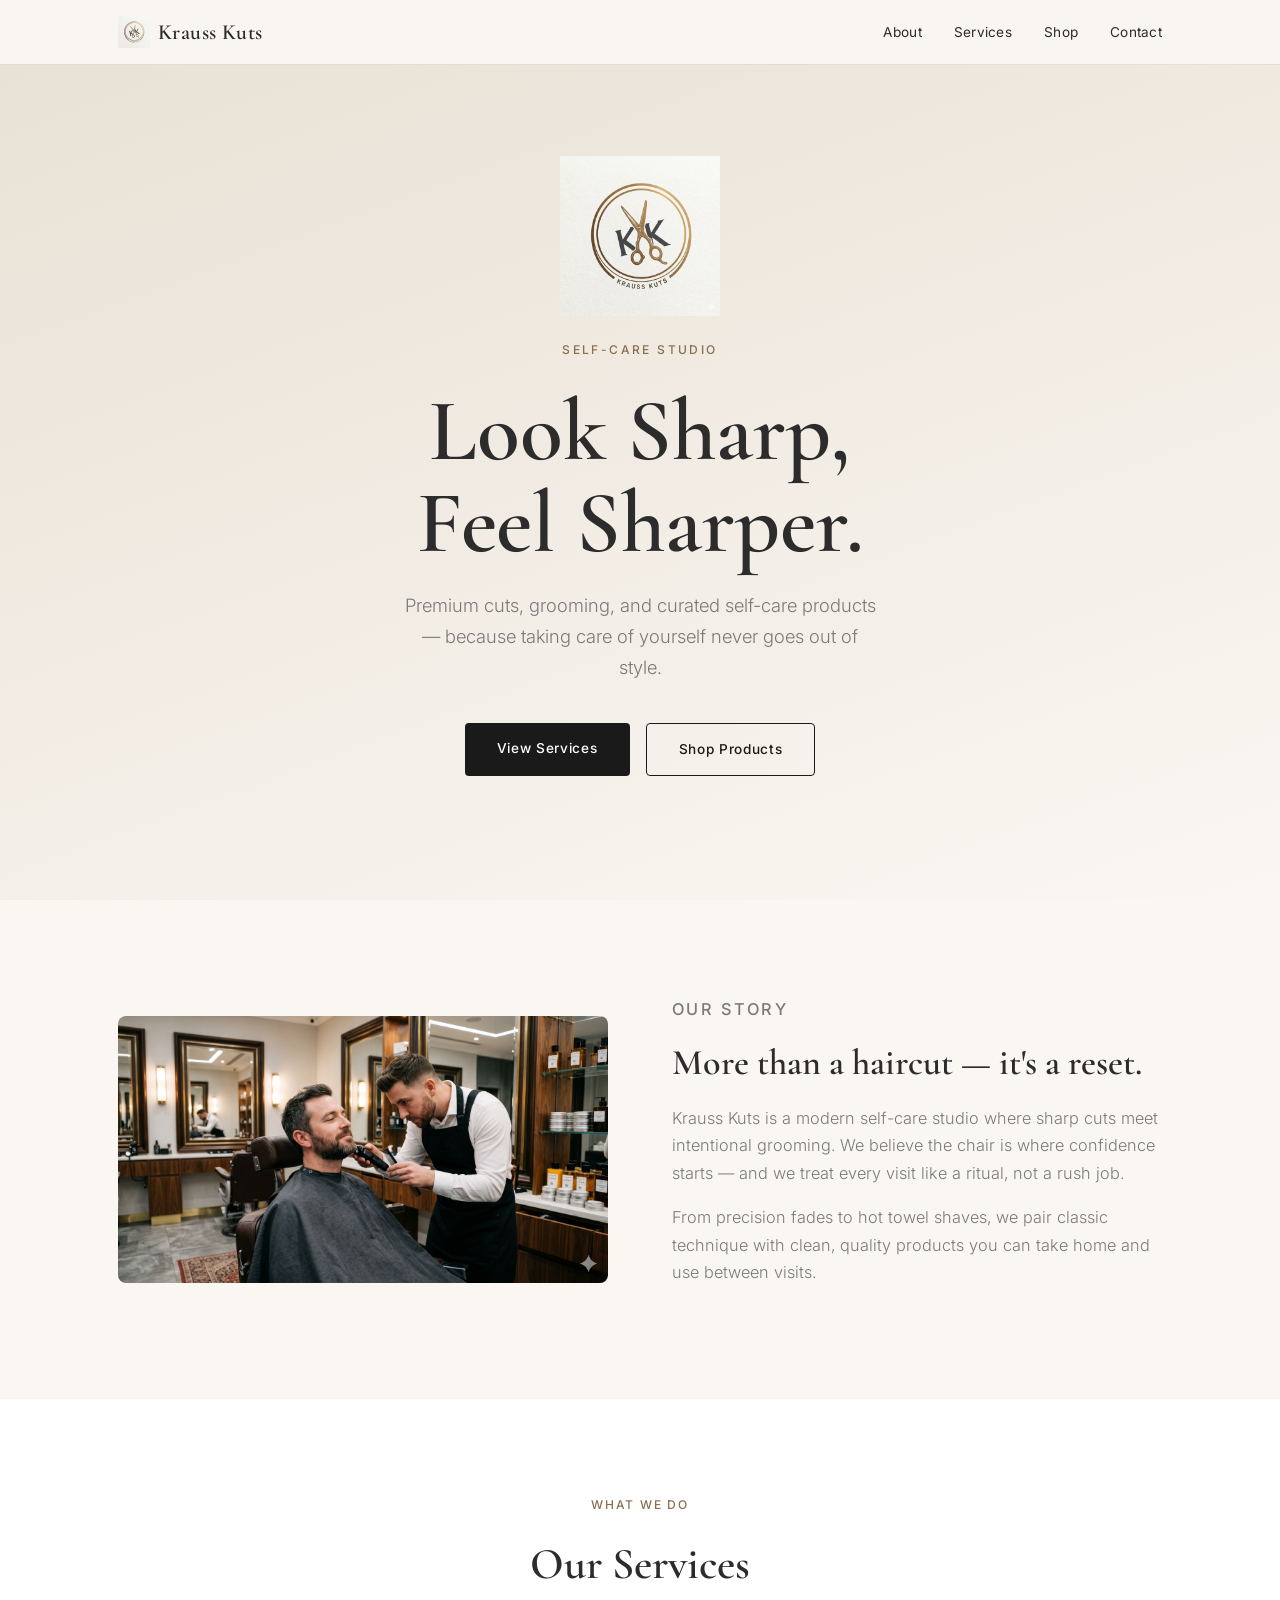
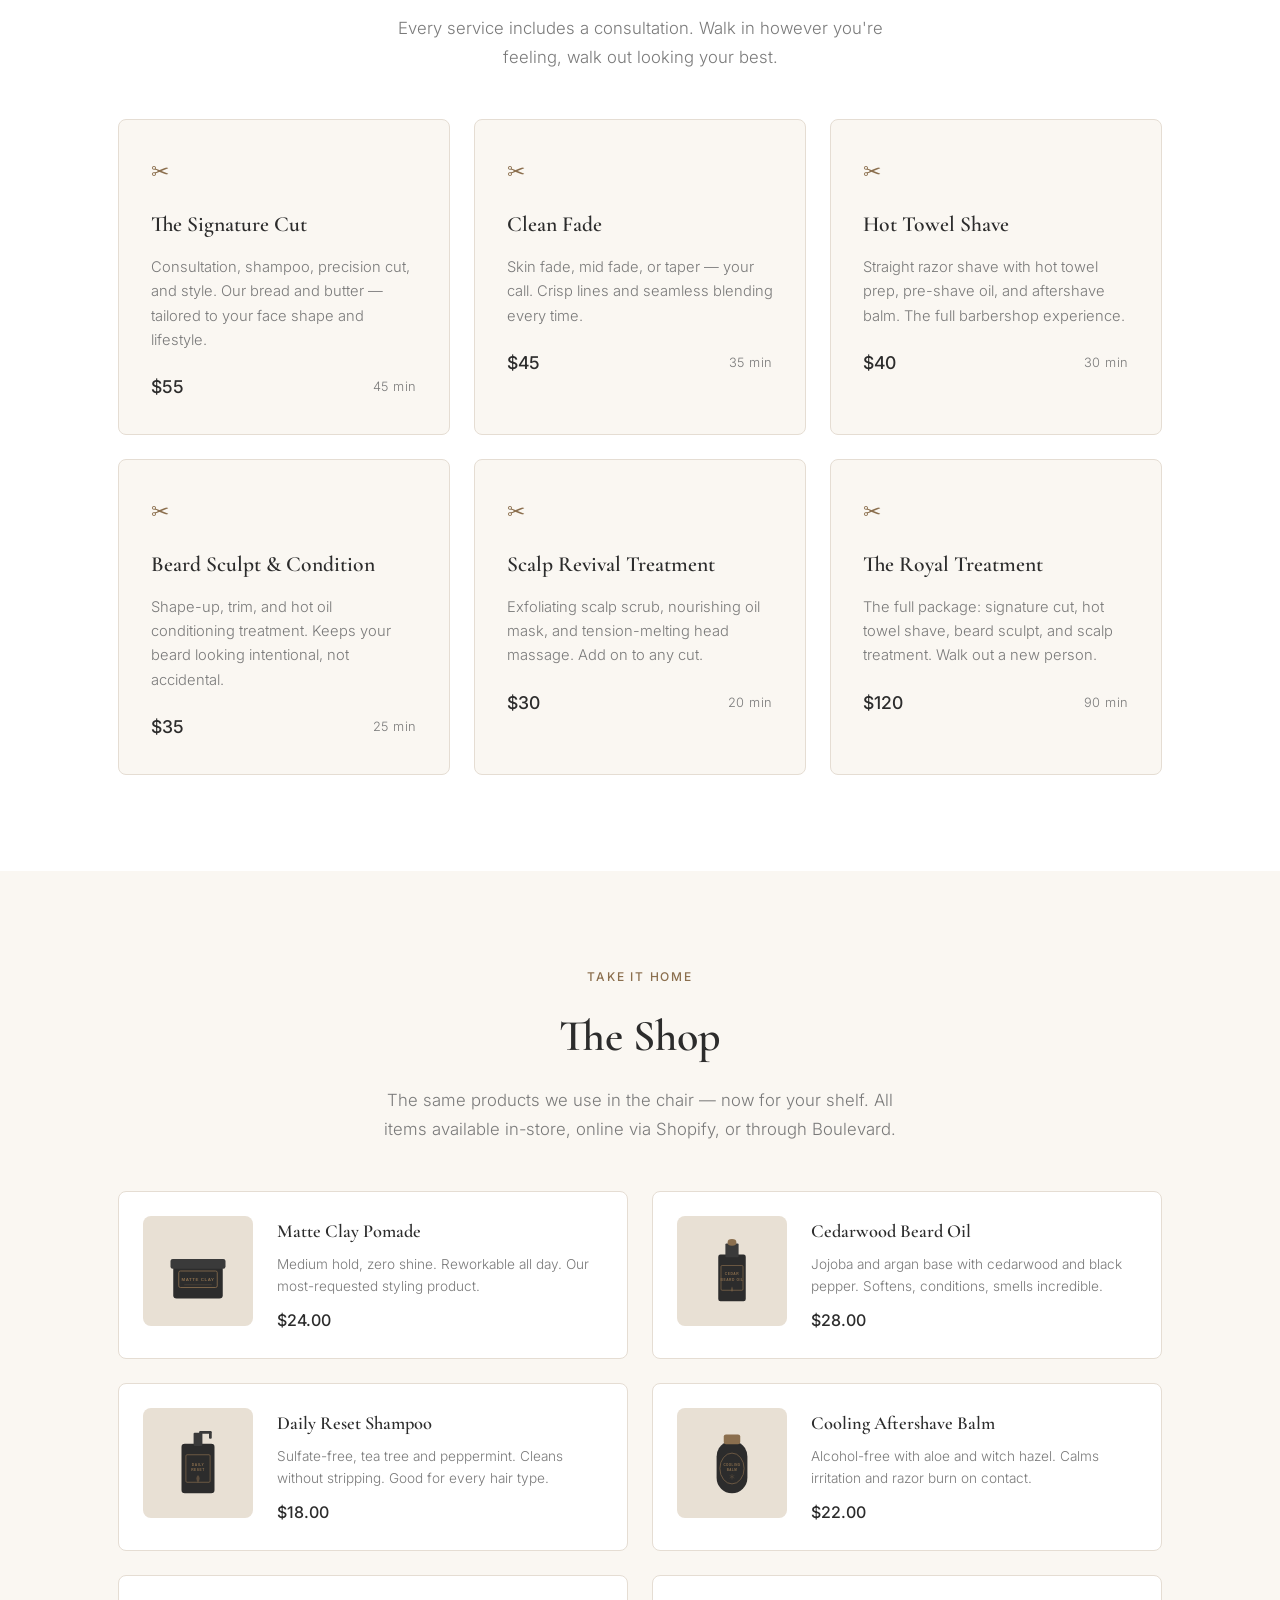
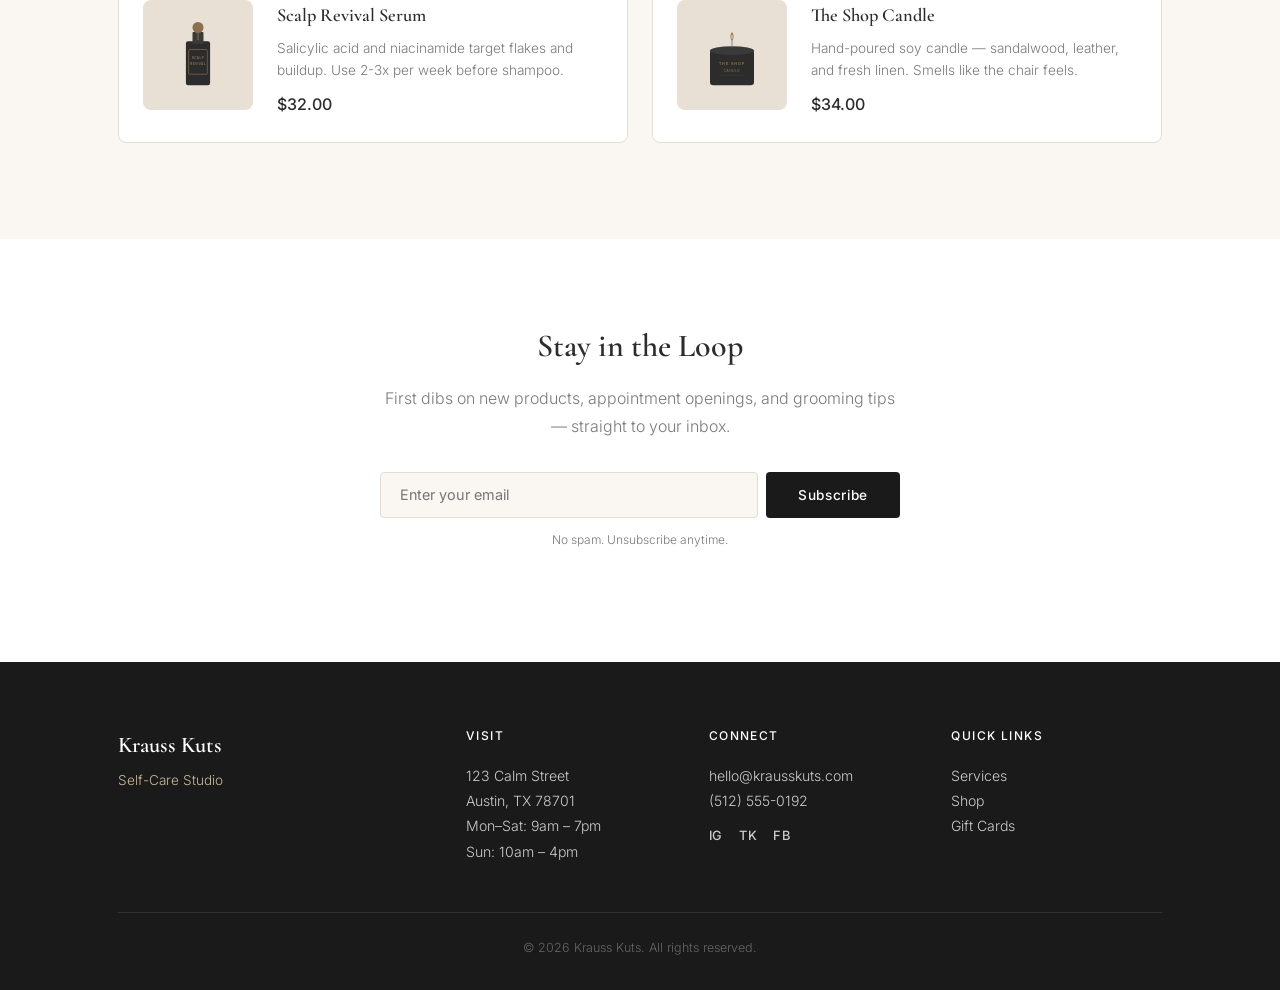
==== commit 32d3cca9: "Add Gemini-generated brand logo and update all references Replaces SVG logo with new krauss-kuts-bra" ====
--- a/index.html
+++ b/index.html
@@ -22,7 +22,7 @@
   <!-- ========== NAV ========== -->
   <nav class="nav">
     <div class="nav__inner">
-      <a href="#" class="nav__logo"><img src="images/logo-icon.svg" alt="KK" class="nav__logo-icon">Krauss Kuts</a>
+      <a href="#" class="nav__logo"><img src="images/krauss-kuts-brand-logo.png" alt="KK" class="nav__logo-icon">Krauss Kuts</a>
       <button class="nav__toggle" aria-label="Menu">
         <span></span><span></span><span></span>
       </button>
@@ -38,7 +38,7 @@
   <!-- ========== HERO ========== -->
   <header class="hero" id="home">
     <div class="hero__content">
-      <img src="images/logo.svg" alt="Krauss Kuts logo" class="hero__logo">
+      <img src="images/krauss-kuts-brand-logo.png" alt="Krauss Kuts logo" class="hero__logo">
       <p class="hero__tag">Self-Care Studio</p>
       <h1 class="hero__title">Look Sharp,<br>Feel Sharper.</h1>
       <p class="hero__sub">Premium cuts, grooming, and curated self-care products — because taking care of yourself never goes out of style.</p>
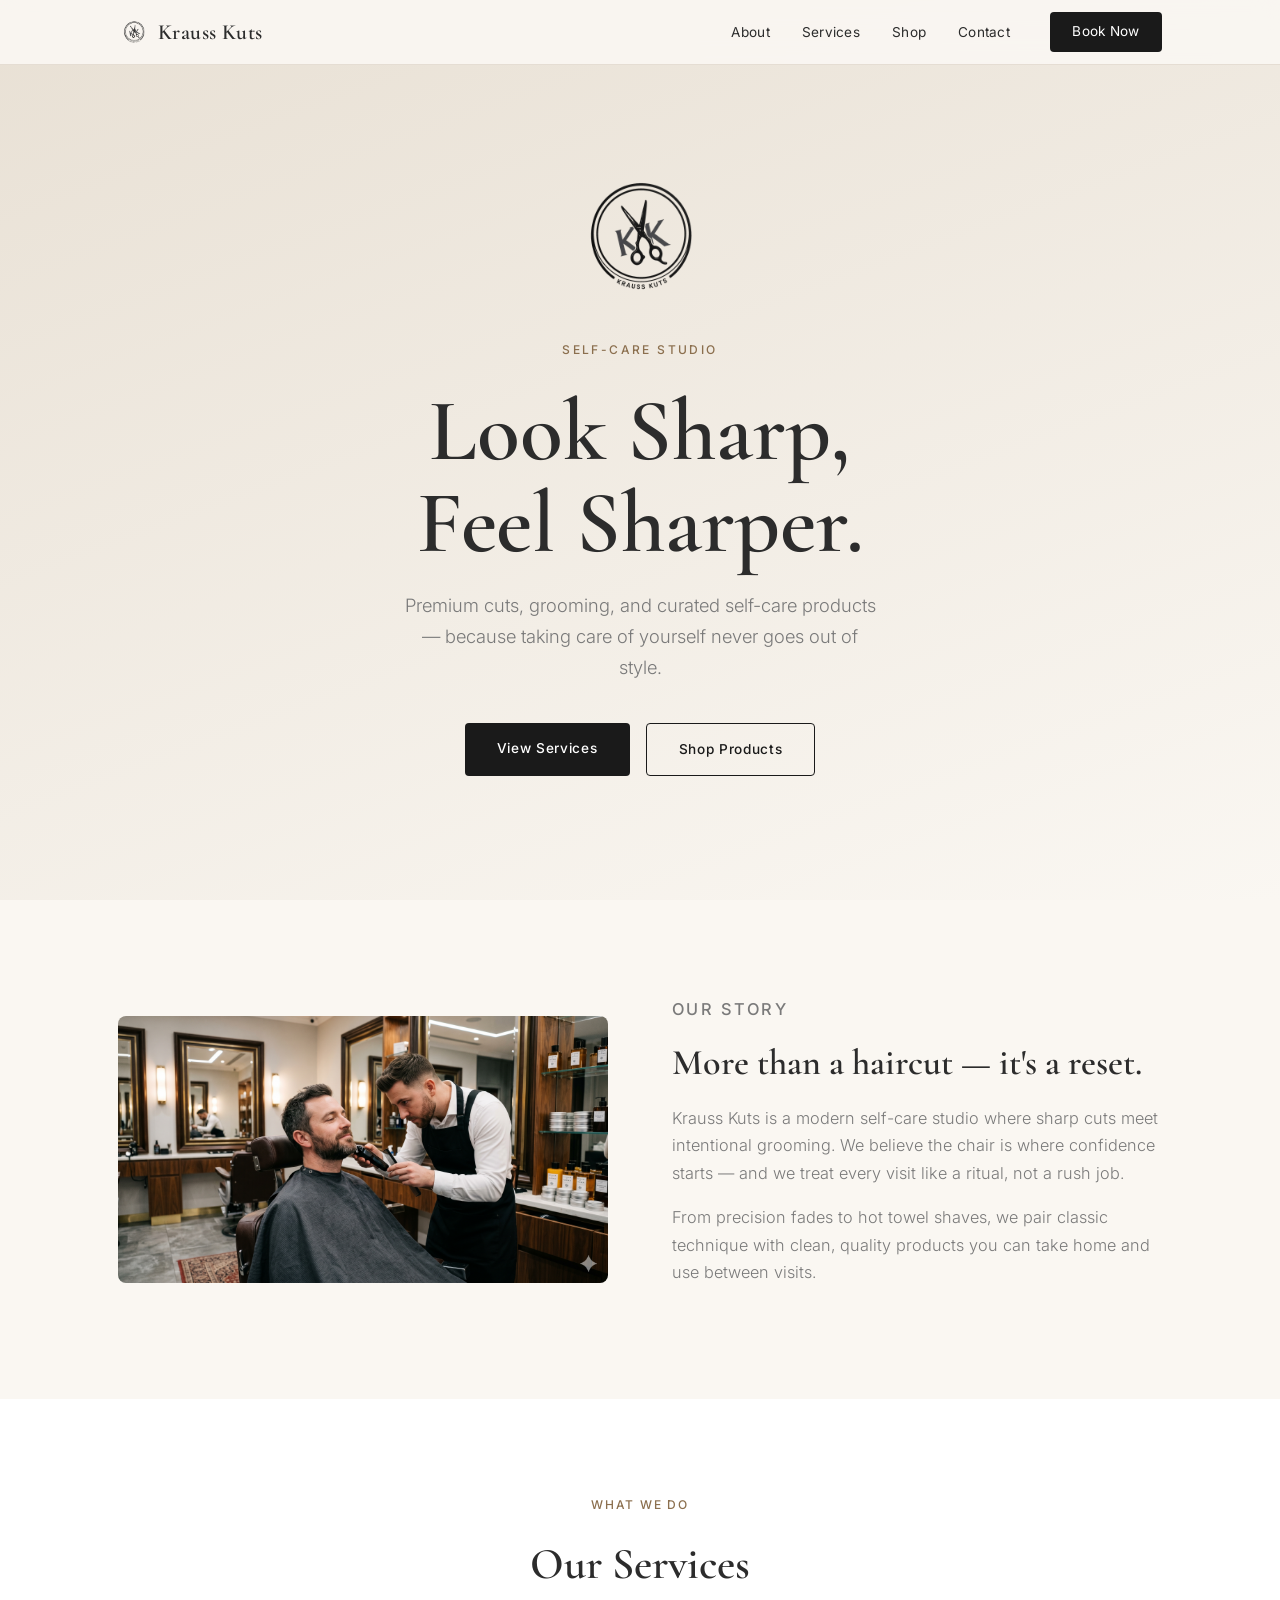
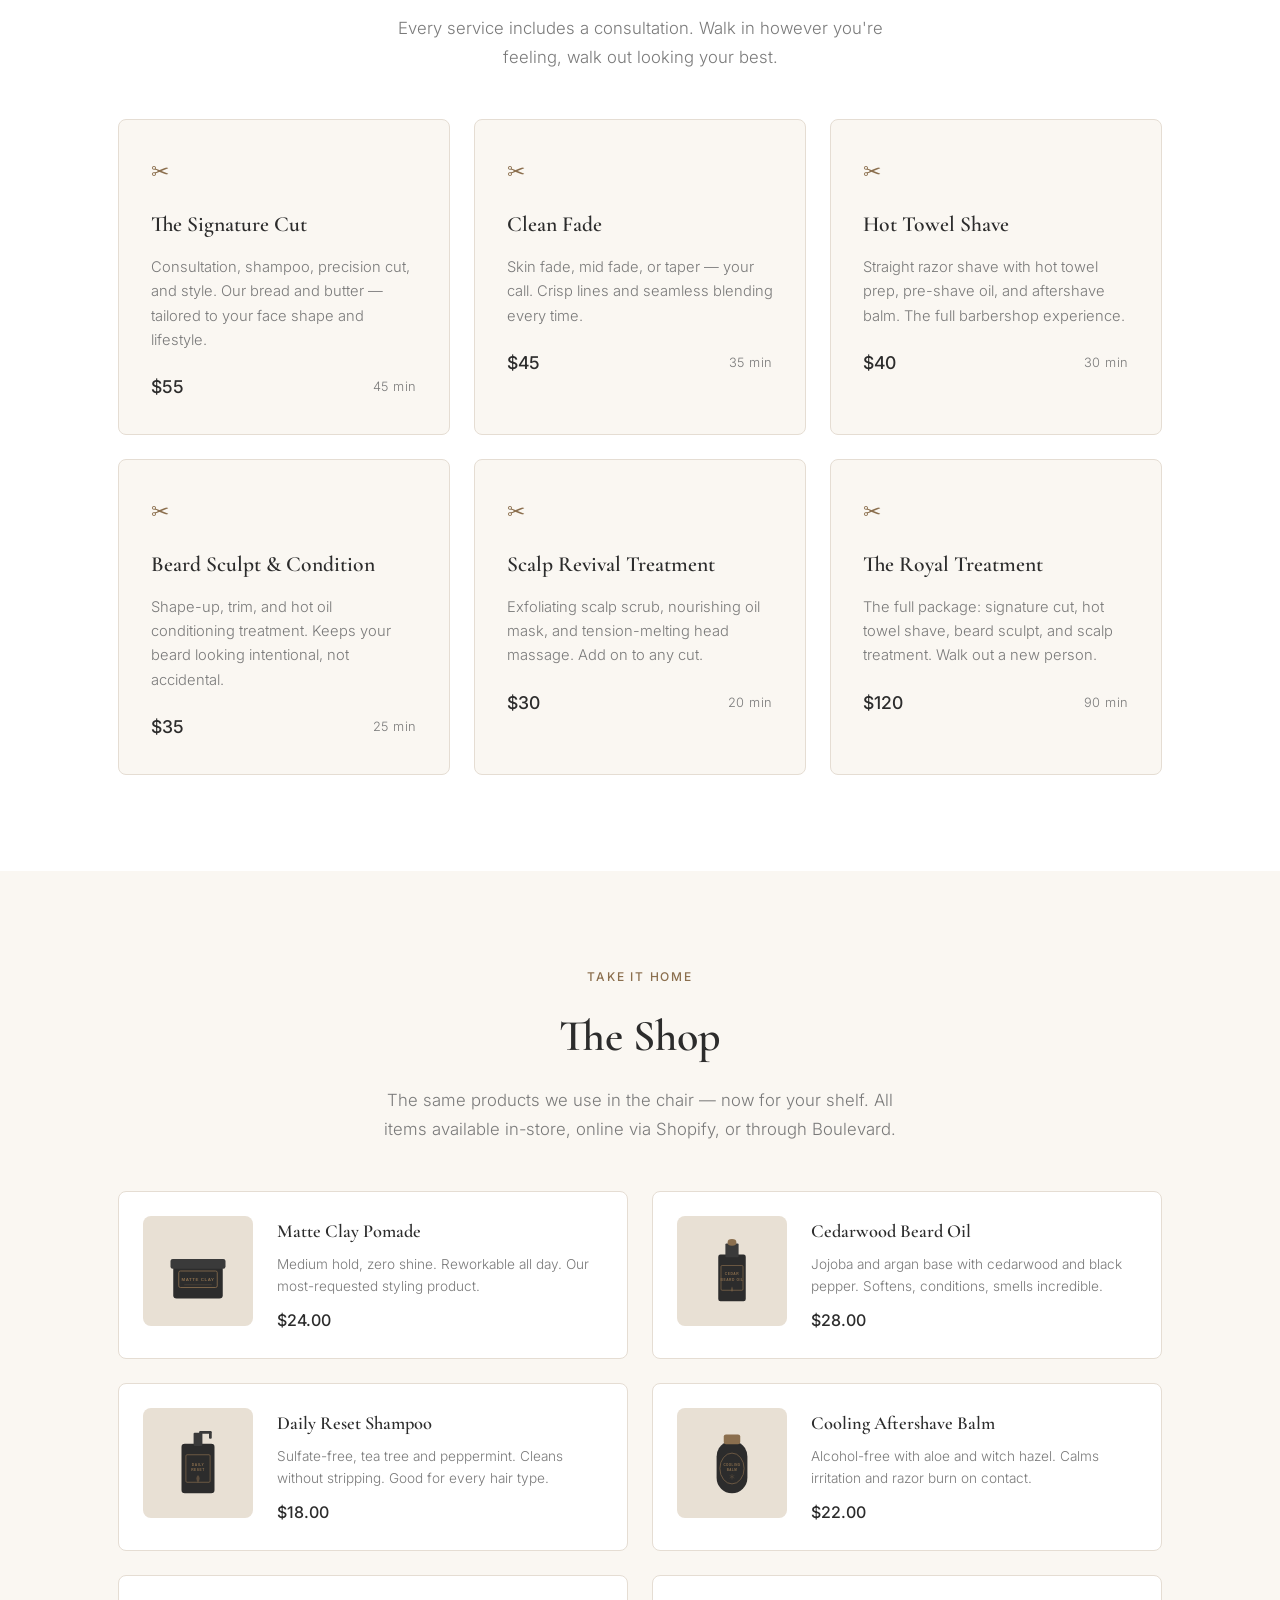
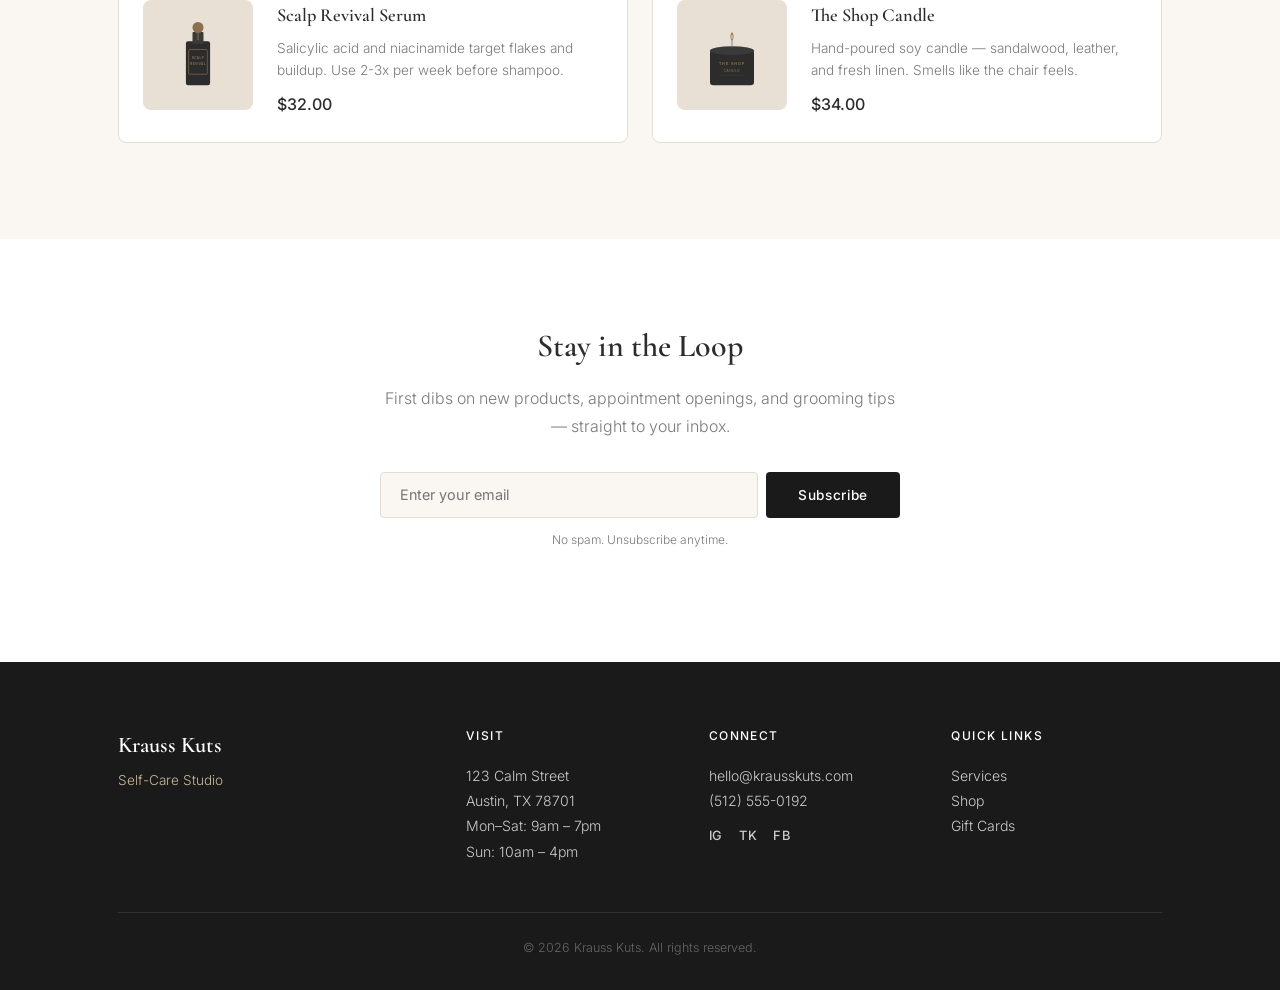
==== commit 7dda811f: "Add Book Now button to nav with Boulevard SBO support Adds a Book Now CTA to the nav bar (desktop + " ====
--- a/index.html
+++ b/index.html
@@ -31,6 +31,12 @@
         <li><a href="#services">Services</a></li>
         <li><a href="#shop">Shop</a></li>
         <li><a href="#contact">Contact</a></li>
+        <!-- BOULEVARD BOOK BUTTON — Replace the fallback <a> below
+             with your Boulevard SBO <blvd-book-button> component.
+             The wrapper div stays; Boulevard's widget will render inside it. -->
+        <li class="nav__book-wrapper">
+          <a href="#contact" class="btn btn--nav">Book Now</a>
+        </li>
       </ul>
     </div>
   </nav>
--- a/css/style.css
+++ b/css/style.css
@@ -97,6 +97,10 @@
 }
 .btn--nav:hover { background: var(--clr-accent); }
 
+.nav__book-wrapper {
+  margin-left: 0.5rem;
+}
+
 /* ===== NAV ===== */
 .nav {
   position: fixed;
@@ -552,6 +556,9 @@
   .nav__links.active { display: flex; }
   .nav__toggle { display: flex; }
 
+  .nav__book-wrapper { margin-left: 0; width: 100%; }
+  .nav__book-wrapper .btn--nav { display: block; text-align: center; width: 100%; }
+
   .about__grid { grid-template-columns: 1fr; gap: 2rem; }
   .about__image-placeholder { max-height: 300px; aspect-ratio: 16/9; }
 
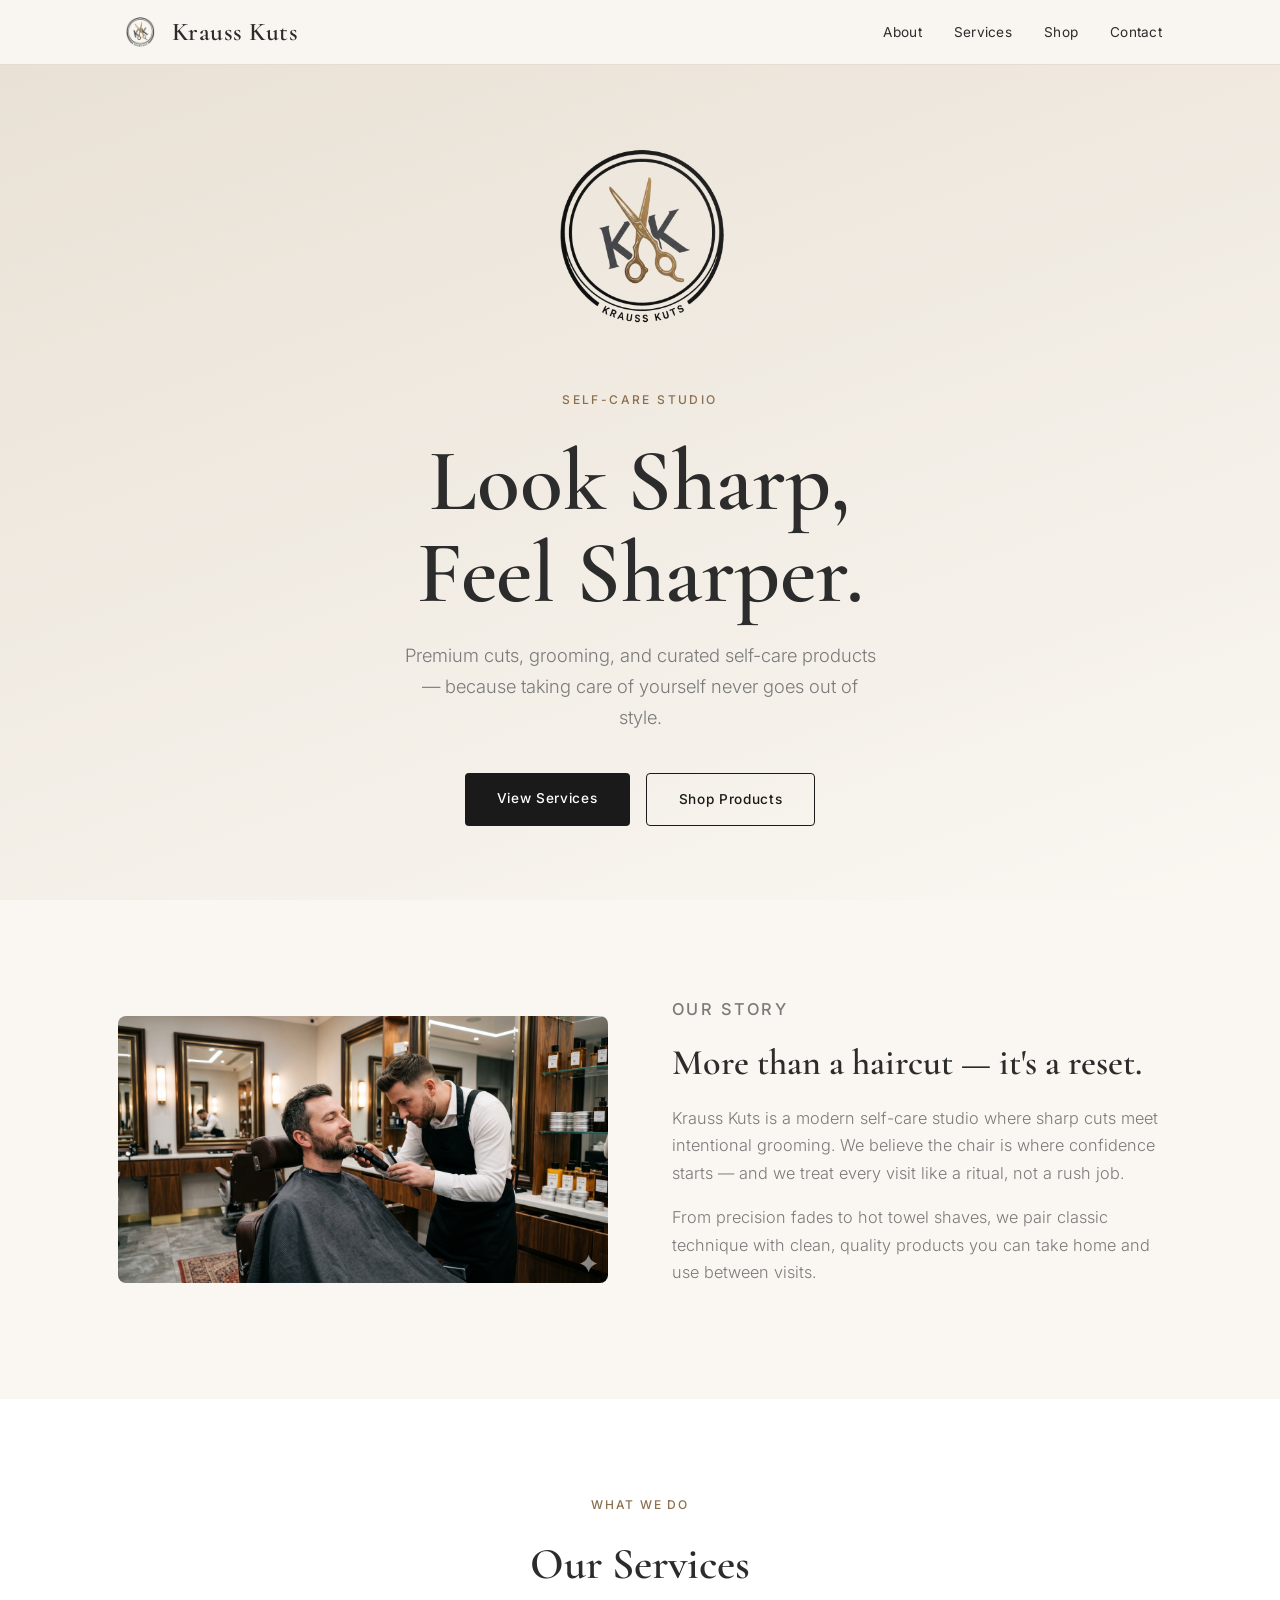
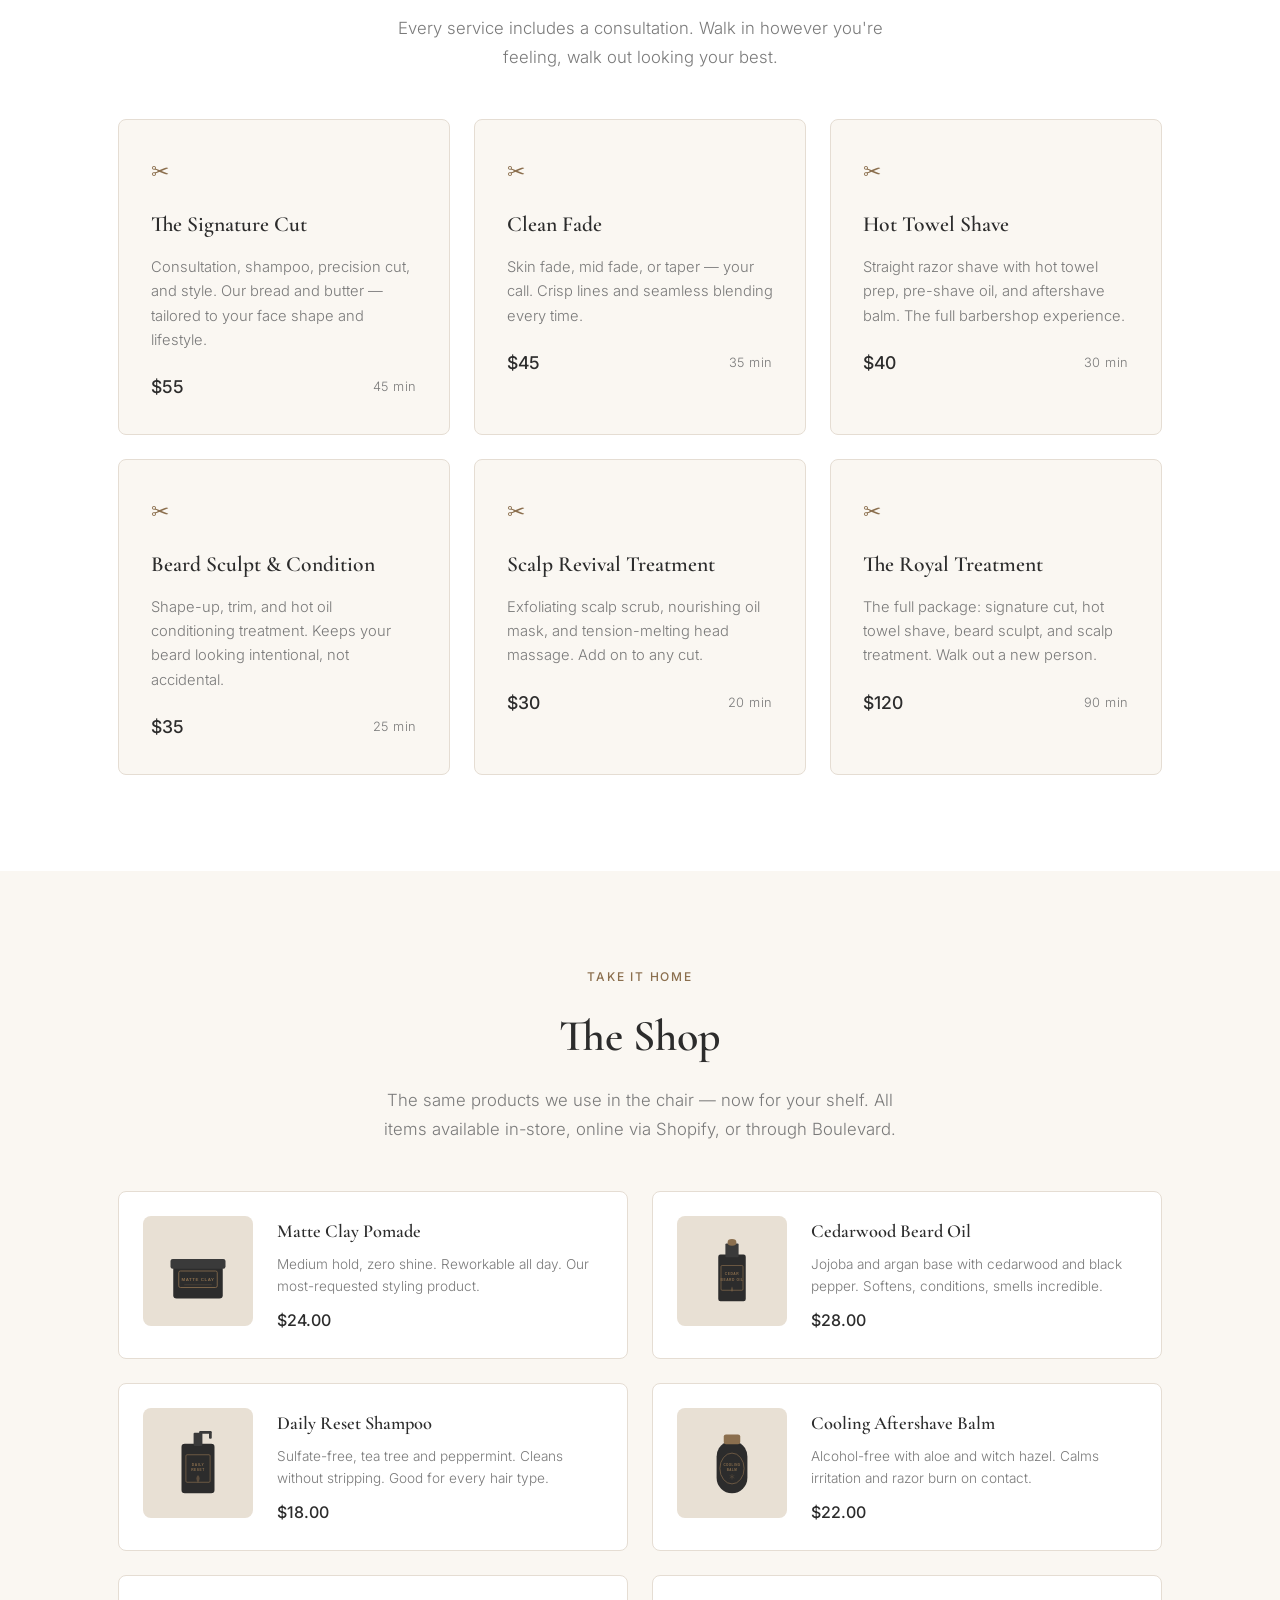
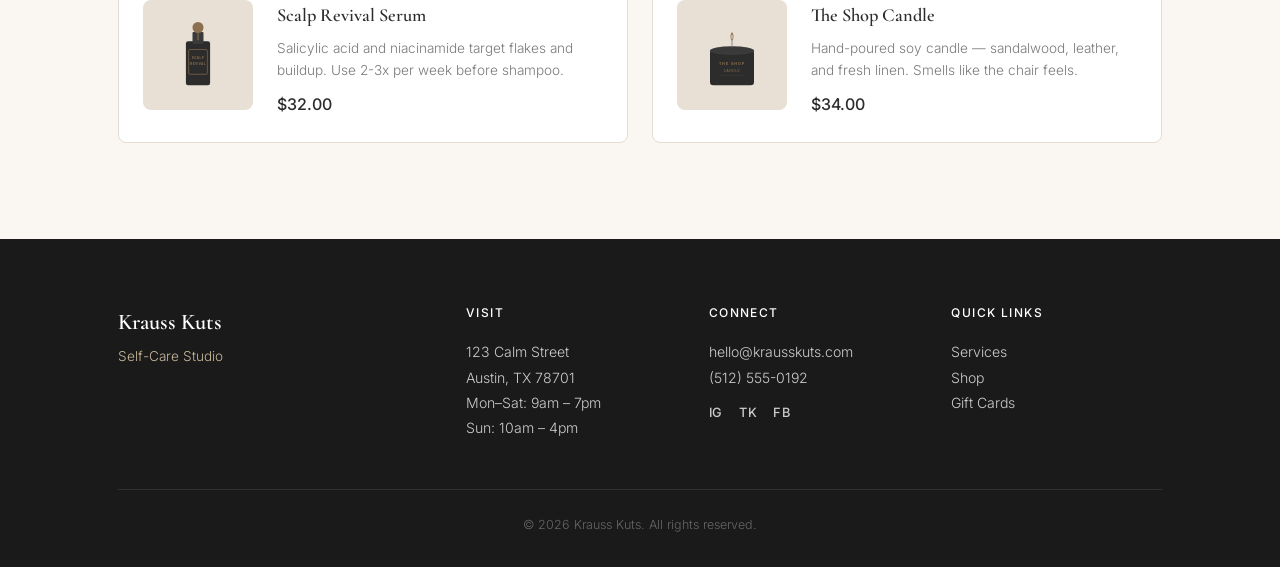
==== commit b8177874: "Remove Book Now button and newsletter signup form Removes the nav "Book Now" placeholder button and " ====
--- a/index.html
+++ b/index.html
@@ -31,12 +31,6 @@
         <li><a href="#services">Services</a></li>
         <li><a href="#shop">Shop</a></li>
         <li><a href="#contact">Contact</a></li>
-        <!-- BOULEVARD BOOK BUTTON — Replace the fallback <a> below
-             with your Boulevard SBO <blvd-book-button> component.
-             The wrapper div stays; Boulevard's widget will render inside it. -->
-        <li class="nav__book-wrapper">
-          <a href="#contact" class="btn btn--nav">Book Now</a>
-        </li>
       </ul>
     </div>
   </nav>
@@ -242,28 +236,6 @@
     </div>
   </section>
 
-  <!-- ========== NEWSLETTER SIGNUP ========== -->
-  <section class="newsletter" id="newsletter">
-    <div class="container">
-      <div class="newsletter__inner">
-        <h2>Stay in the Loop</h2>
-        <p>First dibs on new products, appointment openings, and grooming tips — straight to your inbox.</p>
-
-        <!-- ============================================================
-             KLAVIYO / MAILCHIMP EMBEDDED FORM
-             Replace the form below with your Klaviyo or Mailchimp
-             embedded form snippet. The fallback form is for display only.
-             ============================================================ -->
-        <div class="klaviyo-form-PLACEHOLDER"></div>
-
-        <form class="newsletter__form" id="signup-form" action="#" method="post">
-          <input type="email" name="email" placeholder="Enter your email" required>
-          <button type="submit" class="btn btn--primary">Subscribe</button>
-        </form>
-        <p class="newsletter__note">No spam. Unsubscribe anytime.</p>
-      </div>
-    </div>
-  </section>
 
   <!-- ========== FOOTER ========== -->
   <footer class="footer" id="contact">
--- a/css/style.css
+++ b/css/style.css
@@ -124,16 +124,16 @@
 .nav__logo {
   font-family: var(--font-display);
   font-weight: 600;
-  font-size: 1.35rem;
+  font-size: 1.6rem;
   letter-spacing: 0.02em;
   display: flex;
   align-items: center;
-  gap: 0.5rem;
+  gap: 0.6rem;
 }
 
 .nav__logo-icon {
-  width: 32px;
-  height: 32px;
+  width: 44px;
+  height: 44px;
 }
 
 .nav__links {
@@ -179,7 +179,7 @@
 }
 
 .hero__logo {
-  width: 160px;
+  width: 260px;
   margin: 0 auto 1.5rem;
   display: block;
 }
